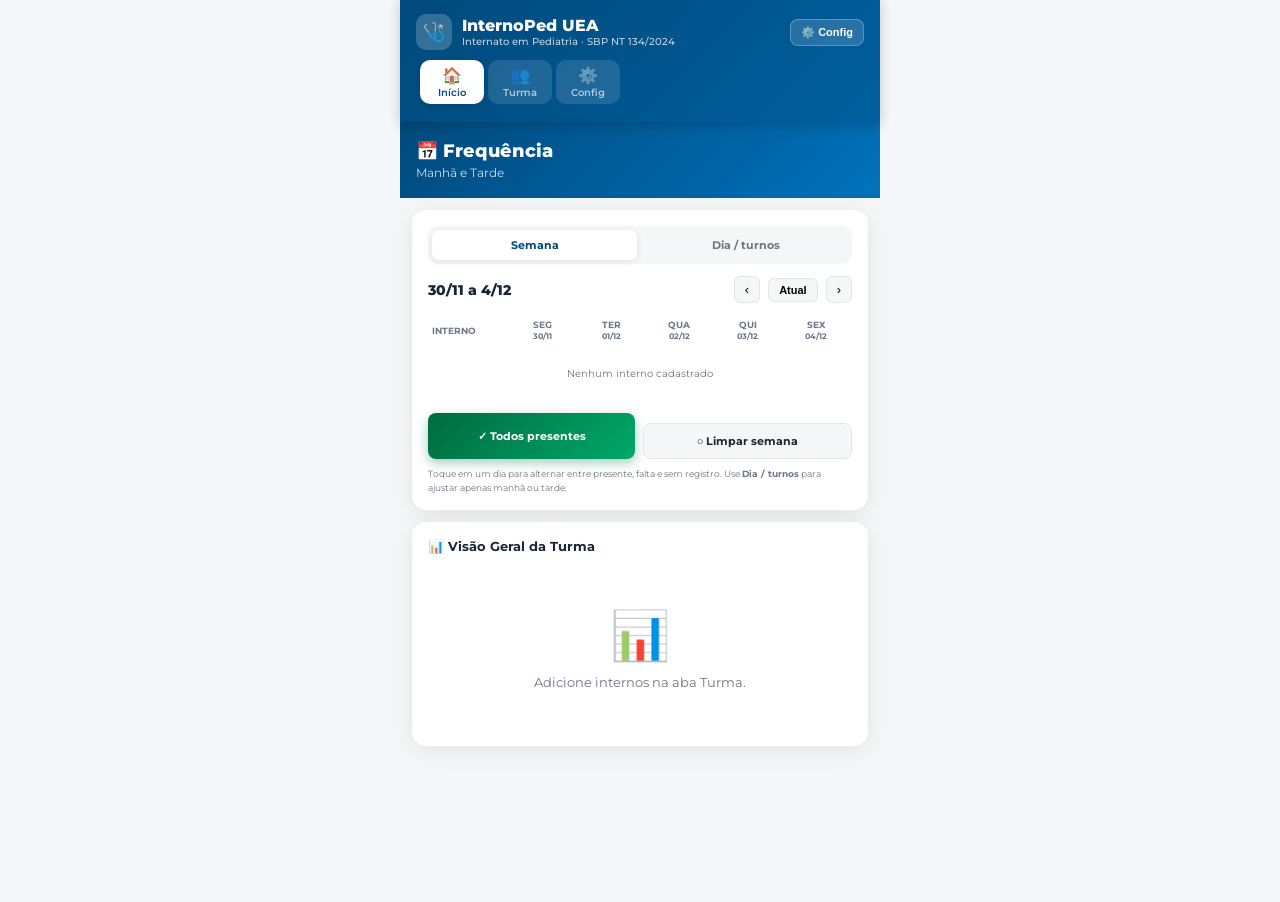
==== internos/index.html @ a1ce0c51 "Publica aplicativos de avaliação em pediatria" ====
<!DOCTYPE html>
<html lang="pt-BR">
<head>
<meta charset="UTF-8">
<meta name="viewport" content="width=device-width, initial-scale=1.0, maximum-scale=1.0, user-scalable=no">
<meta name="theme-color" content="#004A7C">
<meta name="apple-mobile-web-app-capable" content="yes">
<meta name="apple-mobile-web-app-status-bar-style" content="black-translucent">
<meta name="apple-mobile-web-app-title" content="InternoPed UEA">
<meta name="mobile-web-app-capable" content="yes">
<link rel="manifest" href="manifest.webmanifest">
<link rel="icon" href="icon.svg" type="image/svg+xml">
<title>InternoPed UEA – Avaliação do Interno em Pediatria</title>
<link rel="preconnect" href="https://fonts.googleapis.com">
<link href="https://fonts.googleapis.com/css2?family=Montserrat:wght@400;500;600;700;800&display=swap" rel="stylesheet">
<style>
:root {
  --azul:#004A7C; --azul-c:#0072BC; --azul-m:#005F9E;
  --verde:#006B3F; --verde-c:#00A86B;
  --roxo:#6B2FA0; --roxo-c:#8B4FBF;
  --amarelo:#F5A623; --vermelho:#D0021B;
  --cinza-f:#F4F6F8; --cinza-m:#E1E6EB; --cinza-e:#6B7785;
  --texto:#1A2535;
  --r:14px; --rs:8px; --font:'Montserrat',sans-serif;
  --card-shadow:0 4px 24px rgba(0,0,0,0.08);
}
*{box-sizing:border-box;margin:0;padding:0;-webkit-tap-highlight-color:transparent}
body{font-family:var(--font);background:var(--cinza-f);color:var(--texto);min-height:100vh;max-width:480px;margin:0 auto;overflow-x:hidden}

/* SPLASH */
#splash{position:fixed;inset:0;z-index:9999;background:linear-gradient(145deg,var(--azul) 0%,var(--roxo) 100%);display:flex;flex-direction:column;align-items:center;justify-content:center;gap:18px;animation:splashOut .5s ease 2.2s forwards}
.splash-icon{width:80px;height:80px;border-radius:22px;background:rgba(255,255,255,.15);border:2px solid rgba(255,255,255,.3);display:flex;align-items:center;justify-content:center;font-size:40px;animation:pulse 1.5s ease-in-out infinite}
#splash h1{color:#fff;font-size:26px;font-weight:800}
#splash p{color:rgba(255,255,255,.75);font-size:13px;font-weight:500}
.uea-tag{background:rgba(255,255,255,.15);border:1px solid rgba(255,255,255,.25);color:#fff;font-size:11px;font-weight:600;padding:4px 14px;border-radius:20px;letter-spacing:1px;text-transform:uppercase}
@keyframes splashOut{to{opacity:0;pointer-events:none;visibility:hidden}}
@keyframes pulse{0%,100%{transform:scale(1)}50%{transform:scale(1.06)}}

/* HEADER */
#app-header{position:sticky;top:0;z-index:100;background:linear-gradient(135deg,var(--azul) 0%,var(--azul-m) 100%);padding:14px 16px 10px;box-shadow:0 2px 12px rgba(0,0,0,.2)}
.header-top{display:flex;align-items:center;justify-content:space-between;margin-bottom:10px}
.header-brand{display:flex;align-items:center;gap:10px}
.header-icon{width:36px;height:36px;border-radius:10px;background:rgba(255,255,255,.2);display:flex;align-items:center;justify-content:center;font-size:18px;cursor:pointer}
.header-brand h1{color:#fff;font-size:16px;font-weight:800}
.header-brand p{color:rgba(255,255,255,.75);font-size:10px;font-weight:500}
.hbtn{background:rgba(255,255,255,.15);border:1px solid rgba(255,255,255,.25);color:#fff;border-radius:8px;padding:6px 10px;font-size:11px;font-weight:600;cursor:pointer;white-space:nowrap;transition:background .2s}
.hbtn:active{background:rgba(255,255,255,.25)}

/* TABS */
.tab-bar{display:flex;overflow-x:auto;gap:4px;padding:0 4px 8px;scrollbar-width:none}
.tab-bar::-webkit-scrollbar{display:none}
.tab-btn{flex-shrink:0;display:flex;flex-direction:column;align-items:center;gap:2px;padding:6px 10px;border-radius:10px;border:none;cursor:pointer;background:rgba(255,255,255,.12);color:rgba(255,255,255,.65);font-family:var(--font);font-size:9.5px;font-weight:600;transition:all .2s;min-width:64px}
.tab-btn .ti{font-size:16px}
.tab-btn.active{background:#fff;color:var(--azul);box-shadow:0 2px 8px rgba(0,0,0,.15)}
.tab-btn:active{transform:scale(.95)}

/* SCREENS */
.screen{display:none;min-height:calc(100vh - 120px);padding-bottom:30px}
.screen.active{display:block;animation:fadeIn .25s ease}
@keyframes fadeIn{from{opacity:0;transform:translateY(8px)}to{opacity:1;transform:translateY(0)}}

/* SECTION HEADER */
.sec-hdr{padding:18px 16px}
.sec-hdr.azul{background:linear-gradient(135deg,var(--azul) 0%,var(--azul-c) 100%)}
.sec-hdr.roxo{background:linear-gradient(135deg,var(--roxo) 0%,var(--roxo-c) 100%)}
.sec-hdr.verde{background:linear-gradient(135deg,var(--verde) 0%,var(--verde-c) 100%)}
.sec-hdr.escuro{background:linear-gradient(135deg,#1A2535 0%,#2C3E55 100%)}
.sec-hdr h2{color:#fff;font-size:18px;font-weight:800}
.sec-hdr p{color:rgba(255,255,255,.8);font-size:12px;margin-top:3px}

/* CARD */
.card{background:#fff;border-radius:var(--r);padding:16px;box-shadow:var(--card-shadow);margin:12px 12px 0}
.card-title{font-size:13px;font-weight:700;color:var(--texto);margin-bottom:12px;display:flex;align-items:center;gap:6px}
.badge{font-size:10px;font-weight:700;padding:2px 8px;border-radius:20px;background:var(--azul-c);color:#fff}
.badge.verde{background:var(--verde)}
.badge.roxo{background:var(--roxo)}

/* FORM */
.fg{margin-bottom:14px}
label{display:block;font-size:11px;font-weight:700;color:var(--cinza-e);margin-bottom:5px;text-transform:uppercase;letter-spacing:.5px}
input[type=text],input[type=date],select,textarea{width:100%;padding:11px 13px;border:1.5px solid var(--cinza-m);border-radius:var(--rs);font-family:var(--font);font-size:13px;color:var(--texto);background:#fff;outline:none;transition:border-color .2s,box-shadow .2s}
input:focus,select:focus,textarea:focus{border-color:var(--azul-c);box-shadow:0 0 0 3px rgba(0,114,188,.1)}
textarea{resize:none;height:80px}
.fr{display:flex;gap:10px}
.fr>*{flex:1}

/* BTN */
.btn{display:block;width:100%;padding:14px;border:none;border-radius:var(--rs);font-family:var(--font);font-size:14px;font-weight:700;cursor:pointer;transition:all .2s;text-align:center}
.btn+.btn{margin-top:10px}
.btn-primary{background:linear-gradient(135deg,var(--azul) 0%,var(--azul-c) 100%);color:#fff;box-shadow:0 4px 12px rgba(0,74,124,.35)}
.btn-verde{background:linear-gradient(135deg,var(--verde) 0%,var(--verde-c) 100%);color:#fff;box-shadow:0 4px 12px rgba(0,107,63,.35)}
.btn-roxo{background:linear-gradient(135deg,var(--roxo) 0%,var(--roxo-c) 100%);color:#fff;box-shadow:0 4px 12px rgba(107,47,160,.35)}
.btn-secondary{background:var(--cinza-f);color:var(--texto);border:1.5px solid var(--cinza-m)}
.btn-danger{background:rgba(208,2,27,.08);color:var(--vermelho);border:1.5px solid rgba(208,2,27,.2)}
.btn-sm{padding:8px 14px;font-size:12px;width:auto;display:inline-block}
.btn:active{transform:scale(.98)}

/* ALERT */
.alert{border-radius:var(--rs);padding:10px 12px;font-size:12px;margin:10px 0;display:flex;align-items:flex-start;gap:8px;line-height:1.5}
.alert.info{background:rgba(0,114,188,.08);border-left:3px solid var(--azul-c)}
.alert.verde{background:rgba(0,107,63,.08);border-left:3px solid var(--verde)}
.alert.aviso{background:rgba(245,166,35,.12);border-left:3px solid var(--amarelo)}

/* MISC */
.divider{height:1px;background:var(--cinza-f);margin:14px 0}
.empty{text-align:center;padding:40px 20px;color:var(--cinza-e)}
.empty .ei{font-size:48px;margin-bottom:10px}
.empty p{font-size:13px}

/* TOAST */
.toast{position:fixed;bottom:20px;left:50%;transform:translateX(-50%) translateY(80px);background:var(--texto);color:#fff;border-radius:10px;padding:12px 20px;font-size:13px;font-weight:600;z-index:9000;opacity:0;transition:all .3s;white-space:nowrap;max-width:90%;box-shadow:0 4px 20px rgba(0,0,0,.3)}
.toast.show{opacity:1;transform:translateX(-50%) translateY(0)}
.toast.s{background:var(--verde)}
.toast.e{background:var(--vermelho)}

/* MODAL */
.modal-ov{display:none;position:fixed;inset:0;z-index:8000;background:rgba(0,0,0,.5);align-items:flex-end;justify-content:center}
.modal-ov.show{display:flex;animation:fadeIn .2s}
.modal-box{background:#fff;border-radius:20px 20px 0 0;padding:20px;width:100%;max-width:480px;max-height:85vh;overflow-y:auto;animation:slideUp .3s ease}
@keyframes slideUp{from{transform:translateY(100%)}to{transform:translateY(0)}}
.modal-handle{width:40px;height:4px;background:var(--cinza-m);border-radius:2px;margin:0 auto 16px}
.modal-title{font-size:16px;font-weight:800;margin-bottom:14px}

/* ===== HOME: DAILY ATTENDANCE ===== */
.day-header{display:flex;align-items:center;justify-content:space-between;margin-bottom:10px}
.day-date{font-size:14px;font-weight:800;color:var(--texto)}
.day-nav{display:flex;align-items:center;gap:8px}
.day-nav-btn{background:var(--cinza-f);border:1.5px solid var(--cinza-m);border-radius:6px;padding:5px 10px;font-size:13px;cursor:pointer;transition:background .15s}
.day-nav-btn:active{background:var(--cinza-m)}

.att-table{width:100%;border-collapse:collapse;font-size:11px}
.att-table th{background:linear-gradient(135deg,var(--azul) 0%,var(--azul-c) 100%);color:#fff;padding:8px 6px;font-weight:700;text-align:center;font-size:10px;text-transform:uppercase}
.att-table th:first-child{text-align:left;border-radius:8px 0 0 0}
.att-table th:last-child{border-radius:0 8px 0 0}
.att-table td{padding:7px 4px;border-bottom:1px solid var(--cinza-f);vertical-align:middle;text-align:center}
.att-table td:first-child{text-align:left;font-weight:600;font-size:12px;padding-left:4px}
.att-table tr:last-child td{border-bottom:none}
.att-table tr:hover td{background:rgba(0,74,124,.03)}

.att-btn{width:36px;height:32px;border:2px solid var(--cinza-m);border-radius:8px;background:var(--cinza-f);font-size:14px;cursor:pointer;transition:all .15s;display:inline-flex;align-items:center;justify-content:center;font-weight:800;color:var(--cinza-e)}
.att-btn:active{transform:scale(.88)}
.att-btn.P{background:rgba(0,107,63,.1);border-color:var(--verde);color:var(--verde)}
.att-btn.A{background:rgba(208,2,27,.08);border-color:var(--vermelho);color:var(--vermelho)}
.attendance-mode{display:flex;gap:6px;padding:4px;background:var(--cinza-f);border-radius:10px;margin-bottom:12px}.attendance-mode button{flex:1;border:0;border-radius:7px;background:transparent;padding:8px;font-family:var(--font);font-size:11px;font-weight:700;color:var(--cinza-e);cursor:pointer}.attendance-mode button.active{background:#fff;color:var(--azul);box-shadow:0 2px 8px rgba(0,0,0,.08)}
.week-table{width:100%;border-collapse:separate;border-spacing:3px;font-size:10px;table-layout:fixed}.week-table th{color:var(--cinza-e);font-size:9px;padding:3px 1px;text-align:center;text-transform:uppercase}.week-table th:first-child{width:76px;text-align:left}.week-table td{text-align:center;padding:2px 0}.week-table td:first-child{text-align:left}.week-resident{font-size:10px;font-weight:700;white-space:nowrap;overflow:hidden;text-overflow:ellipsis}.week-resident-action{border:0;background:transparent;color:var(--azul);font-family:var(--font);font-size:8px;font-weight:700;cursor:pointer;padding:3px 0}.week-att-btn{width:100%;min-width:34px;height:38px;border:1.5px solid var(--cinza-m);border-radius:8px;background:var(--cinza-f);font-size:14px;font-weight:800;color:var(--cinza-e);cursor:pointer}.week-att-btn.P{background:rgba(0,107,63,.1);border-color:var(--verde);color:var(--verde)}.week-att-btn.A{background:rgba(208,2,27,.08);border-color:var(--vermelho);color:var(--vermelho)}.week-att-btn.M{background:rgba(0,114,188,.08);border-color:var(--azul-c);color:var(--azul-c)}.week-att-btn.out{opacity:.35;cursor:not-allowed}.week-day-num{display:block;font-size:8px;margin-top:1px}.weekly-actions{display:flex;gap:8px;margin-top:10px}.weekly-actions .btn{flex:1;padding:10px 6px;font-size:11px}

/* ===== INTERN CARDS ===== */
.intern-card{background:#fff;border-radius:var(--rs);padding:13px 14px;margin-bottom:8px;box-shadow:0 2px 8px rgba(0,0,0,.06);display:flex;align-items:center;gap:12px;cursor:pointer;transition:box-shadow .2s,transform .15s;border-left:4px solid var(--cinza-m)}
.intern-card:active{transform:scale(.98)}
.intern-card.ok{border-left-color:var(--verde)}
.intern-card.medio{border-left-color:var(--amarelo)}
.intern-card.baixo{border-left-color:var(--vermelho)}
.intern-avatar{width:36px;height:36px;border-radius:50%;background:linear-gradient(135deg,var(--azul) 0%,var(--azul-c) 100%);color:#fff;display:flex;align-items:center;justify-content:center;font-size:14px;font-weight:800;flex-shrink:0}
.intern-info{flex:1;min-width:0}
.intern-name{font-size:13px;font-weight:700;color:var(--texto);white-space:nowrap;overflow:hidden;text-overflow:ellipsis}
.intern-sub{font-size:11px;color:var(--cinza-e);margin-top:2px}
.intern-arrow{font-size:16px;color:var(--cinza-e)}

/* STATS MINI */
.mini-stats{display:flex;gap:6px;margin-top:4px}
.mini-stat{font-size:10px;font-weight:600;padding:2px 7px;border-radius:20px;background:var(--cinza-f);color:var(--cinza-e)}
.mini-stat.verde{background:rgba(0,107,63,.1);color:var(--verde)}
.mini-stat.amarelo{background:rgba(245,166,35,.12);color:#7A4A00}
.mini-stat.vermelho{background:rgba(208,2,27,.1);color:var(--vermelho)}

/* PROG BAR */
.pb-wrap{margin:6px 0 4px}
.pb-label{display:flex;justify-content:space-between;font-size:11px;margin-bottom:4px}
.pb-label span:first-child{font-weight:600}
.pb-label span:last-child{font-weight:700}
.pb-bg{height:8px;background:var(--cinza-m);border-radius:4px;overflow:hidden}
.pb{height:100%;border-radius:4px;transition:width .8s cubic-bezier(.34,1.56,.64,1)}
.pb.verde{background:linear-gradient(90deg,var(--verde) 0%,var(--verde-c) 100%)}
.pb.azul{background:linear-gradient(90deg,var(--azul) 0%,var(--azul-c) 100%)}
.pb.amarelo{background:linear-gradient(90deg,#7A4A00 0%,var(--amarelo) 100%)}
.pb.vermelho{background:linear-gradient(90deg,var(--vermelho) 0%,#FF4D63 100%)}

/* FREQ STATS GRID */
.fsg{display:grid;grid-template-columns:repeat(3,1fr);gap:8px}
.fs{background:var(--cinza-f);border-radius:var(--rs);padding:12px 8px;text-align:center;border:1.5px solid var(--cinza-m)}
.fs .fv{font-size:20px;font-weight:800;line-height:1;color:var(--cinza-e)}
.fs .fl{font-size:9px;font-weight:600;color:var(--cinza-e);margin-top:3px;text-transform:uppercase}
.fs.azul{background:rgba(0,114,188,.06);border-color:rgba(0,114,188,.2)}.fs.azul .fv{color:var(--azul-c)}
.fs.verde{background:rgba(0,107,63,.06);border-color:rgba(0,107,63,.2)}.fs.verde .fv{color:var(--verde)}
.fs.amarelo{background:rgba(245,166,35,.1);border-color:rgba(245,166,35,.3)}.fs.amarelo .fv{color:#7A4A00}
.fs.vermelho{background:rgba(208,2,27,.06);border-color:rgba(208,2,27,.2)}.fs.vermelho .fv{color:var(--vermelho)}

/* CAL TABLE */
.cal-table{width:100%;border-collapse:collapse;font-size:11px}
.cal-table th{background:linear-gradient(135deg,var(--azul) 0%,var(--azul-c) 100%);color:#fff;padding:9px 6px;font-weight:700;text-align:center;font-size:10px;text-transform:uppercase}
.cal-table th:first-child{text-align:left}
.cal-table td{padding:6px 4px;border-bottom:1px solid var(--cinza-f);vertical-align:middle;text-align:center}
.cal-table td:first-child{text-align:left;font-weight:600;padding-left:4px;white-space:nowrap}
.cal-table tr:last-child td{border-bottom:none}

/* COMPETÊNCIAS */
.dom-block{margin-bottom:10px;border-radius:var(--rs);border:1.5px solid var(--cinza-m);overflow:hidden}
.dom-hdr{display:flex;align-items:center;justify-content:space-between;padding:11px 14px;cursor:pointer;user-select:none;background:var(--cinza-f);transition:background .2s}
.dom-hdr:active{background:var(--cinza-m)}
.dom-hdr-l{display:flex;align-items:center;gap:8px}
.dom-num{width:26px;height:26px;border-radius:50%;display:flex;align-items:center;justify-content:center;font-size:11px;font-weight:800;flex-shrink:0;color:#fff}
.dom-name{font-size:12px;font-weight:700;color:var(--texto);line-height:1.3}
.dom-avg{font-size:11px;font-weight:700;padding:2px 10px;border-radius:20px;background:#fff;color:var(--cinza-e);border:1px solid var(--cinza-m);white-space:nowrap}
.dom-tog{font-size:13px;color:var(--cinza-e);transition:transform .2s;flex-shrink:0}
.dom-block.open .dom-tog{transform:rotate(180deg)}
.dom-body{display:none;padding:10px 14px 14px}
.dom-block.open .dom-body{display:block}

.comp-item{padding:10px 0;border-bottom:1px solid var(--cinza-f)}
.comp-item:last-child{border-bottom:none;padding-bottom:0}
.comp-code{font-size:9px;font-weight:800;text-transform:uppercase;letter-spacing:.5px;margin-bottom:3px}
.comp-txt{font-size:12px;color:var(--texto);line-height:1.4;margin-bottom:8px}
.rating-row{display:flex;gap:4px;align-items:center}
.rb{flex:1;padding:7px 2px;border:2px solid var(--cinza-m);border-radius:7px;background:#fff;font-family:var(--font);font-size:11px;font-weight:800;color:var(--cinza-e);cursor:pointer;text-align:center;transition:all .18s;line-height:1.2}
.rb:active{transform:scale(.92)}
.rb.s1{border-color:var(--vermelho);background:rgba(208,2,27,.08);color:var(--vermelho)}
.rb.s2{border-color:var(--amarelo);background:rgba(245,166,35,.1);color:#7A4A00}
.rb.s3{border-color:var(--azul-c);background:rgba(0,114,188,.08);color:var(--azul-c)}
.rb.s4{border-color:var(--verde);background:rgba(0,107,63,.08);color:var(--verde)}
.nob{padding:7px 7px;border:2px solid var(--cinza-m);border-radius:7px;background:#fff;font-family:var(--font);font-size:10px;font-weight:700;color:var(--cinza-e);cursor:pointer;transition:all .18s;white-space:nowrap;flex-shrink:0}
.nob.sel{border-color:var(--cinza-e);background:var(--cinza-f);color:var(--texto)}
.rating-labels{display:flex;justify-content:space-between;font-size:8px;color:var(--cinza-e);margin-top:3px;padding:0 2px}

/* CONCEITO */
.conc-sel{display:grid;grid-template-columns:repeat(5,1fr);gap:6px;margin-top:8px}
.conc-btn{padding:10px 4px;border:2px solid var(--cinza-m);border-radius:8px;background:#fff;font-family:var(--font);font-size:12px;font-weight:800;color:var(--cinza-e);cursor:pointer;text-align:center;transition:all .2s;line-height:1.3}
.conc-btn:active{transform:scale(.95)}
.conc-btn.sI{border-color:var(--vermelho);background:rgba(208,2,27,.08);color:var(--vermelho)}
.conc-btn.sR{border-color:var(--amarelo);background:rgba(245,166,35,.1);color:#7A4A00}
.conc-btn.sB{border-color:var(--azul-c);background:rgba(0,114,188,.08);color:var(--azul-c)}
.conc-btn.sMB{border-color:var(--verde-c);background:rgba(0,107,63,.06);color:var(--verde)}
.conc-btn.sE{border-color:var(--verde);background:rgba(0,107,63,.1);color:var(--verde)}

/* RELATÓRIO */
.rel-bar-row{display:flex;align-items:center;gap:8px;margin-bottom:4px}
.rel-who{font-size:9px;font-weight:800;width:30px;flex-shrink:0;text-transform:uppercase}
.rel-bg{flex:1;height:10px;background:var(--cinza-m);border-radius:5px;overflow:hidden}
.rel-bar{height:100%;border-radius:5px;transition:width .8s}
.rel-bar.auto{background:linear-gradient(90deg,var(--azul) 0%,var(--azul-c) 100%)}
.rel-bar.prec{background:linear-gradient(90deg,var(--verde) 0%,var(--verde-c) 100%)}
.rel-val{font-size:11px;font-weight:700;width:26px;text-align:right;flex-shrink:0}

/* INSTALL/UPDATE */
#install-banner{position:fixed;bottom:0;left:0;right:0;z-index:8500;background:#fff;border-top:1px solid var(--cinza-m);padding:14px 16px;display:none;align-items:center;gap:12px;max-width:480px;margin:0 auto;box-shadow:0 -4px 20px rgba(0,0,0,.1)}
#update-banner{position:fixed;top:0;left:0;right:0;z-index:8500;background:var(--azul);padding:12px 16px;display:none;align-items:center;gap:10px;max-width:480px;margin:0 auto}

@media print{
  #app-header,#install-banner,#update-banner,.btn,.modal-ov,#splash{display:none!important}
  .screen{display:none!important}
  #screen-intern{display:block!important}
  #intern-screen-rel{display:block!important}
  .intern-sub-screen{display:none!important}
  #intern-screen-rel.intern-sub-active{display:block!important}
  body{max-width:100%}
}
</style>
</head>
<body>

<!-- SPLASH -->
<div id="splash">
  <div style="display:flex;flex-direction:column;align-items:center;gap:10px">
    <div class="splash-icon">🩺</div>
    <h1>InternoPed UEA</h1>
    <p>Avaliação do Interno em Pediatria</p>
  </div>
  <div class="uea-tag">Universidade do Estado do Amazonas</div>
</div>

<!-- HEADER -->
<div id="app-header">
  <div class="header-top">
    <div class="header-brand">
      <div class="header-icon" id="hdr-back-btn" onclick="goHome()" style="display:none">←</div>
      <div class="header-icon" id="hdr-logo" style="font-size:18px">🩺</div>
      <div>
        <h1 id="hdr-title">InternoPed UEA</h1>
        <p id="hdr-sub">Internato em Pediatria · SBP NT 134/2024</p>
      </div>
    </div>
    <button class="hbtn" id="btn-sync" onclick="syncData()">↑ Sync</button>
  </div>
  <div class="tab-bar" id="main-tabs">
    <button class="tab-btn active" onclick="showMainScreen('home',this)"><span class="ti">🏠</span>Início</button>
    <button class="tab-btn" onclick="showMainScreen('turma',this)"><span class="ti">👥</span>Turma</button>
    <button class="tab-btn" onclick="showMainScreen('config',this)"><span class="ti">⚙️</span>Config</button>
  </div>
  <div class="tab-bar" id="intern-tabs" style="display:none">
    <button class="tab-btn active" onclick="showInternTab('freq',this)"><span class="ti">📅</span>Frequência</button>
    <button class="tab-btn" onclick="showInternTab('auto',this)"><span class="ti">🔍</span>Autoaval.</button>
    <button class="tab-btn" onclick="showInternTab('prec',this)"><span class="ti">👨‍⚕️</span>Preceptor</button>
    <button class="tab-btn" onclick="showInternTab('rel',this)"><span class="ti">📊</span>Relatório</button>
  </div>
</div>

<!-- ============================================================ -->
<!-- TELA: INÍCIO (frequência diária) -->
<!-- ============================================================ -->
<div id="screen-home" class="screen active">
  <div class="sec-hdr azul">
    <h2>📅 Frequência</h2>
    <p id="home-sub">Marque a presença dos internos</p>
  </div>

  <div class="card">
    <div class="attendance-mode"><button id="intern-mode-week" class="active" onclick="setAttendanceMode('week')">Semana</button><button id="intern-mode-day" onclick="setAttendanceMode('day')">Dia / turnos</button></div>
    <div id="intern-weekly-attendance">
      <div class="day-header"><div class="day-date" id="intern-week-label">–</div><div class="day-nav"><button class="day-nav-btn" onclick="changeWeek(-1)">‹</button><button class="day-nav-btn" onclick="changeWeek(0)" style="font-size:11px;font-weight:700">Atual</button><button class="day-nav-btn" onclick="changeWeek(1)">›</button></div></div>
      <div style="overflow-x:auto"><table class="week-table"><thead id="intern-week-head"></thead><tbody id="intern-week-body"></tbody></table></div>
      <div class="weekly-actions"><button class="btn btn-verde btn-sm" onclick="markAllWeek('P')">✓ Todos presentes</button><button class="btn btn-secondary btn-sm" onclick="markAllWeek(null)">○ Limpar semana</button></div>
      <div style="margin-top:8px;font-size:9px;color:var(--cinza-e);line-height:1.5">Toque em um dia para alternar entre presente, falta e sem registro. Use <strong>Dia / turnos</strong> para ajustar apenas manhã ou tarde.</div>
    </div>
    <div id="intern-daily-attendance" style="display:none">
    <div class="day-header">
      <div class="day-date" id="day-label">–</div>
      <div class="day-nav">
        <button class="day-nav-btn" onclick="changeDay(-1)">‹</button>
        <button class="day-nav-btn" onclick="changeDay(0)" style="font-size:11px;font-weight:700">Hoje</button>
        <button class="day-nav-btn" onclick="changeDay(1)">›</button>
      </div>
    </div>
    <div style="overflow-x:auto">
      <table class="att-table">
        <thead>
          <tr>
            <th>Interno</th>
            <th id="col-manha-hdr">🌅 Manhã</th>
            <th id="col-tarde-hdr">🌆 Tarde</th>
          </tr>
        </thead>
        <tbody id="daily-att-body"></tbody>
      </table>
    </div>
    <div style="margin-top:10px;display:flex;gap:8px">
      <button class="btn btn-verde btn-sm" onclick="markAllDay('P')" style="flex:1;padding:10px">✓ Todos Presentes</button>
      <button class="btn btn-secondary btn-sm" onclick="markAllDay(null)" style="flex:1;padding:10px">○ Limpar Dia</button>
    </div>
    </div>
  </div>

  <div class="card" id="home-overview-card">
    <div class="card-title">📊 Visão Geral da Turma</div>
    <div id="home-overview"></div>
  </div>
</div>

<!-- ============================================================ -->
<!-- TELA: TURMA -->
<!-- ============================================================ -->
<div id="screen-turma" class="screen">
  <div class="sec-hdr azul">
    <h2>👥 Turma Atual</h2>
    <p id="turma-sub">Submódulo em curso</p>
  </div>

  <div class="card">
    <button class="btn btn-primary" onclick="abrirModalAddInterno()">+ Adicionar Interno</button>
  </div>

  <div class="card" style="padding-top:12px;padding-bottom:8px">
    <div id="intern-list">
      <div class="empty"><div class="ei">👥</div><p>Nenhum interno cadastrado.<br>Toque em "Adicionar Interno".</p></div>
    </div>
  </div>

  <div class="card">
    <div class="card-title" style="color:var(--vermelho)">⚠️ Nova Turma</div>
    <div class="alert aviso"><span>⚠️</span><div>Ao iniciar nova turma, os dados dos internos atuais são removidos. Imprima os relatórios antes.</div></div>
    <button class="btn btn-danger" onclick="novaTurma()">🔄 Iniciar Nova Turma</button>
  </div>
</div>

<!-- ============================================================ -->
<!-- TELA: CONFIG -->
<!-- ============================================================ -->
<div id="screen-config" class="screen">
  <div class="sec-hdr escuro">
    <h2>⚙️ Configuração do Programa</h2>
    <p>Dados compartilhados para toda a turma</p>
  </div>

  <div class="card">
    <div class="card-title">📋 Identificação</div>
    <div class="fg">
      <label>Preceptor Responsável</label>
      <input type="text" id="cfg-preceptor" placeholder="Nome do preceptor" oninput="saveProgram()">
    </div>
    <div class="fg">
      <label>Submódulo Atual</label>
      <select id="cfg-submod" onchange="saveProgram()">
        <option value="1">Submódulo 1 (4 semanas)</option>
        <option value="2">Submódulo 2 (3 semanas)</option>
        <option value="3">Submódulo 3 (3 semanas)</option>
      </select>
    </div>
    <div class="fr">
      <div class="fg">
        <label>Início</label>
        <input type="date" id="cfg-inicio" onchange="saveProgram(); recalcFim()">
      </div>
      <div class="fg">
        <label>Término</label>
        <input type="date" id="cfg-fim" onchange="saveProgram()">
      </div>
    </div>
  </div>

  <div class="card">
    <div class="card-title">🌅 Cenários</div>
    <div class="alert info"><span>ℹ️</span><div>Os cenários são iguais para todos os 12 internos do submódulo.</div></div>
    <div class="fr">
      <div class="fg">
        <label>🌅 Cenário Manhã</label>
        <input type="text" id="cfg-manha" placeholder="Ex: Ambulatório" oninput="saveProgram(); refreshHeaders()">
      </div>
      <div class="fg">
        <label>🌆 Cenário Tarde</label>
        <input type="text" id="cfg-tarde" placeholder="Ex: Enfermaria" oninput="saveProgram(); refreshHeaders()">
      </div>
    </div>
    <button class="btn btn-primary" onclick="showToast('✓ Configuração salva!','s')">✓ Confirmar</button>
  </div>

  <div class="card">
    <div class="card-title">☁️ Sincronização</div>
    <button class="btn btn-secondary" onclick="abrirModalSync()">⚙️ Configurar Google Sheets</button>
  </div>
</div>

<!-- ============================================================ -->
<!-- TELA: PERFIL DO INTERNO -->
<!-- ============================================================ -->
<div id="screen-intern" class="screen">

  <!-- SUB-ABA: FREQUÊNCIA INDIVIDUAL -->
  <div id="intern-screen-freq" class="intern-sub-screen intern-sub-active">
    <div class="sec-hdr azul">
      <h2>📅 Frequência Individual</h2>
      <p id="intern-freq-sub">Histórico completo do período</p>
    </div>
    <div class="card">
      <div class="card-title">📊 Frequência</div>
      <div class="fsg" style="margin-bottom:10px">
        <div class="fs azul"><div class="fv" id="if-manha">–</div><div class="fl" id="if-manha-l">Manhã</div></div>
        <div class="fs verde"><div class="fv" id="if-tarde">–</div><div class="fl" id="if-tarde-l">Tarde</div></div>
        <div class="fs" id="if-global-card"><div class="fv" id="if-global">–</div><div class="fl">Global</div></div>
      </div>
    </div>
    <div class="card">
      <div class="card-title">📆 Calendário</div>
      <div id="intern-cal-container"><div class="empty"><div class="ei">📅</div><p>Configure as datas do submódulo.</p></div></div>
    </div>
  </div>

  <!-- SUB-ABA: AUTOAVALIAÇÃO -->
  <div id="intern-screen-auto" class="intern-sub-screen" style="display:none">
    <div class="sec-hdr roxo">
      <h2>🔍 Autoavaliação</h2>
      <p>45 competências SBP NT 134/2024</p>
    </div>
    <div class="card">
      <div class="alert info"><span>ℹ️</span><div><strong>Escala:</strong> 1=Não atingi · 2=Parcialmente · 3=Em desenvolvimento · 4=Atingi plenamente · N/O=Não observado</div></div>
    </div>
    <div style="padding:0 12px" id="auto-domains-container"></div>
    <div class="card">
      <div class="fg">
        <label>Reflexão do Interno</label>
        <textarea id="auto-comments" placeholder="Aprendizados, dificuldades e metas..." style="height:100px" oninput="saveSelfComment()"></textarea>
      </div>
      <button class="btn btn-roxo" onclick="confirmAutoaval()">✓ Confirmar Autoavaliação</button>
    </div>
  </div>

  <!-- SUB-ABA: PRECEPTOR -->
  <div id="intern-screen-prec" class="intern-sub-screen" style="display:none">
    <div class="sec-hdr verde">
      <h2>👨‍⚕️ Avaliação do Preceptor</h2>
      <p>45 competências · visão do preceptor</p>
    </div>
    <div class="card">
      <div class="alert verde"><span>📋</span><div>Use N/O quando a competência não foi observável no cenário.</div></div>
    </div>
    <div style="padding:0 12px" id="prec-domains-container"></div>
    <div class="card">
      <div class="fg">
        <label>Feedback Qualitativo</label>
        <textarea id="prec-comments" placeholder="Pontos fortes, áreas de melhoria..." style="height:100px" oninput="savePrecComment()"></textarea>
      </div>
      <div class="fg">
        <label>Conceito Global</label>
        <div class="conc-sel">
          <button class="conc-btn" id="conc-I" onclick="setConceito('I',this)">I<br><span style="font-size:8px">Insatisf.</span></button>
          <button class="conc-btn" id="conc-R" onclick="setConceito('R',this)">R<br><span style="font-size:8px">Regular</span></button>
          <button class="conc-btn" id="conc-B" onclick="setConceito('B',this)">B<br><span style="font-size:8px">Bom</span></button>
          <button class="conc-btn" id="conc-MB" onclick="setConceito('MB',this)">MB<br><span style="font-size:8px">M. Bom</span></button>
          <button class="conc-btn" id="conc-E" onclick="setConceito('E',this)">E<br><span style="font-size:8px">Excelente</span></button>
        </div>
      </div>
      <button class="btn btn-verde" onclick="confirmPreceptor()">✓ Confirmar Avaliação</button>
    </div>
  </div>

  <!-- SUB-ABA: RELATÓRIO -->
  <div id="intern-screen-rel" class="intern-sub-screen" style="display:none">
    <div class="sec-hdr escuro">
      <h2>📊 Relatório Individual</h2>
      <p id="intern-rel-name">–</p>
    </div>
    <div class="card" id="rel-content"></div>
    <div class="card">
      <button class="btn btn-primary" onclick="window.print()">🖨️ Imprimir / PDF</button>
    </div>
  </div>

</div>

<!-- MODAL: ADD INTERNO -->
<div class="modal-ov" id="modal-add">
  <div class="modal-box">
    <div class="modal-handle"></div>
    <div class="modal-title">+ Adicionar Interno</div>
    <div class="fg">
      <label>Nome Completo</label>
      <input type="text" id="add-nome" placeholder="Nome do interno">
    </div>
    <button class="btn btn-primary" onclick="adicionarInterno()">✓ Adicionar</button>
    <button class="btn btn-secondary" onclick="fecharModal('modal-add')" style="margin-top:8px">Cancelar</button>
  </div>
</div>

<!-- MODAL: SYNC -->
<div class="modal-ov" id="modal-sync">
  <div class="modal-box">
    <div class="modal-handle"></div>
    <div class="modal-title">⚙️ Google Sheets</div>
    <div style="font-size:12px;color:var(--cinza-e);margin-bottom:14px;line-height:1.6">Cole a URL do Web App do Google Apps Script.</div>
    <div class="fg">
      <label>URL do Web App</label>
      <input type="text" id="input-sync-url" placeholder="https://script.google.com/macros/s/...">
    </div>
    <button class="btn btn-primary" onclick="salvarSync()">✓ Salvar e Testar</button>
    <button class="btn btn-secondary" onclick="fecharModal('modal-sync')" style="margin-top:8px">Cancelar</button>
  </div>
</div>

<!-- INSTALL/UPDATE BANNERS -->
<div id="install-banner">
  <div style="flex:1"><div style="font-size:13px;font-weight:700">📱 Instalar InternoPed UEA</div><div style="font-size:11px;color:var(--cinza-e);margin-top:2px">Acesso offline, tela inicial</div></div>
  <button onclick="document.getElementById('install-banner').style.display='none'" style="background:none;border:none;font-size:18px;color:var(--cinza-e);cursor:pointer">✕</button>
  <button onclick="installApp()" style="background:var(--azul);color:#fff;border:none;border-radius:8px;padding:10px 16px;font-family:var(--font);font-size:12px;font-weight:700;cursor:pointer">Instalar</button>
</div>
<div id="update-banner">
  <div style="flex:1;font-size:12px;font-weight:600;color:#fff">🔄 Nova versão disponível</div>
  <button onclick="applyUpdate()" style="background:#fff;color:var(--azul);border:none;border-radius:6px;padding:7px 12px;font-family:var(--font);font-size:12px;font-weight:700;cursor:pointer">Atualizar</button>
</div>

<div class="toast" id="toast"></div>

<script>
// ============================================================
// DOMAINS — SBP NT 134/2024
// ============================================================
const DOMAINS=[
  {id:1,name:'Cuidado com o Paciente',color:'#0072BC',items:[
    {id:'1.1',txt:'Coleta anamnese pediátrica completa, incluindo história familiar e antecedentes perinatais'},
    {id:'1.2',txt:'Realiza exame físico completo adaptado à faixa etária, com medidas antropométricas e avaliação do desenvolvimento'},
    {id:'1.3',txt:'Identifica sinais de alarme e situações de urgência em crianças e adolescentes'},
    {id:'1.4',txt:'Formula hipóteses diagnósticas e estabelece diagnóstico diferencial em condições pediátricas frequentes'},
    {id:'1.5',txt:'Solicita e interpreta exames complementares de forma racional e custo-efetiva'},
    {id:'1.6',txt:'Elabora plano terapêutico considerando aspectos clínicos, sociais e familiares'},
    {id:'1.7',txt:'Realiza procedimentos básicos com segurança (venopunção, sondagem, curativos, oxigenoterapia)'},
    {id:'1.8',txt:'Acompanha crescimento e desenvolvimento infantil utilizando curvas e marcos de referência'},
    {id:'1.9',txt:'Orienta aleitamento materno e alimentação complementar'},
    {id:'1.10',txt:'Aplica e orienta sobre imunização conforme Calendário Nacional de Vacinação'},
    {id:'1.11',txt:'Identifica e maneja situações de violência, maus-tratos e vulnerabilidade social'},
    {id:'1.12',txt:'Reconhece condições de risco ambiental e sociocultural que afetam a saúde da criança'},
    {id:'1.13',txt:'Realiza atendimento ao recém-nascido na sala de parto e em alojamento conjunto'},
    {id:'1.14',txt:'Identifica e encaminha adequadamente condições que exigem atenção especializada'},
    {id:'1.15',txt:'Promove saúde e prevenção de acidentes na infância e adolescência'}
  ]},
  {id:2,name:'Conhecimento Médico',color:'#6B2FA0',items:[
    {id:'2.1',txt:'Demonstra conhecimento das bases fisiopatológicas das doenças prevalentes na infância'},
    {id:'2.2',txt:'Integra ciências básicas e clínicas no raciocínio diagnóstico e terapêutico'},
    {id:'2.3',txt:'Conhece e aplica conceitos de farmacocinética e farmacodinâmica relevantes à pediatria'},
    {id:'2.4',txt:'Domina conteúdo das especialidades pediátricas fundamentais (neonatologia, pneumo, gastro, neuro, cardio, infectologia)'},
    {id:'2.5',txt:'Aplica conhecimentos de epidemiologia e saúde coletiva ao cuidado pediátrico'},
    {id:'2.6',txt:'Conhece as políticas públicas de saúde voltadas à criança e ao adolescente'},
    {id:'2.7',txt:'Demonstra conhecimento sobre medicina baseada em evidências e sua aplicação clínica'},
    {id:'2.8',txt:'Reconhece aspectos psicológicos e psiquiátricos do desenvolvimento infantil'},
    {id:'2.9',txt:'Conhece os marcos legais e éticos que regem a prática pediátrica (ECA, direitos da criança)'},
    {id:'2.10',txt:'Mantém atualização contínua por meio de literatura científica e diretrizes clínicas'}
  ]},
  {id:3,name:'Habilidade de Comunicação Interpessoal',color:'#00B4C8',items:[
    {id:'3.1',txt:'Estabelece comunicação empática, clara e adaptada à faixa etária da criança e ao nível de compreensão dos familiares'},
    {id:'3.2',txt:'Comunica diagnósticos, prognósticos e planos terapêuticos de forma compreensível e respeitosa'},
    {id:'3.3',txt:'Realiza registros clínicos (prontuário, evolução, prescrição) de forma clara, completa e ética'},
    {id:'3.4',txt:'Trabalha colaborativamente com a equipe multiprofissional, comunicando-se de forma construtiva e respeitosa'}
  ]},
  {id:4,name:'Profissionalismo',color:'#F5A623',items:[
    {id:'4.1',txt:'Demonstra comprometimento, pontualidade e assiduidade nas atividades do internato'},
    {id:'4.2',txt:'Age com integridade, honestidade e transparência nas relações com pacientes, familiares e equipe'},
    {id:'4.3',txt:'Respeita a autonomia do paciente e dos familiares nas decisões de saúde'},
    {id:'4.4',txt:'Demonstra sensibilidade cultural e respeito à diversidade dos pacientes atendidos'},
    {id:'4.5',txt:'Reconhece os limites do seu conhecimento e busca ajuda quando necessário'},
    {id:'4.6',txt:'Mantém conduta ética e confidencialidade das informações dos pacientes'},
    {id:'4.7',txt:'Cuida do próprio bem-estar e reconhece sinais de esgotamento (burnout)'},
    {id:'4.8',txt:'Assume responsabilidade pelos erros e busca aprimoramento contínuo'},
    {id:'4.9',txt:'Veste-se e porta-se de maneira adequada ao ambiente hospitalar e ambulatorial'}
  ]},
  {id:5,name:'Aprendizagem Baseada na Prática e Melhoria Constante',color:'#006B3F',items:[
    {id:'5.1',txt:'Identifica lacunas no próprio conhecimento e elabora estratégias para superá-las'},
    {id:'5.2',txt:'Utiliza evidências científicas para embasar decisões clínicas e questionar práticas estabelecidas'},
    {id:'5.3',txt:'Reflete criticamente sobre o próprio desempenho e incorpora feedbacks para melhoria'}
  ]},
  {id:6,name:'Prática Baseada no Sistema de Saúde',color:'#004A7C',items:[
    {id:'6.1',txt:'Compreende a organização e os fluxos do SUS e do sistema de saúde suplementar aplicados à pediatria'},
    {id:'6.2',txt:'Utiliza recursos de saúde de forma racional, considerando custo-benefício e equidade'},
    {id:'6.3',txt:'Participa de iniciativas de melhoria da qualidade e segurança do paciente pediátrico'},
    {id:'6.4',txt:'Articula ações intersetoriais e de saúde coletiva para promoção da saúde infantil'}
  ]}
];

// ============================================================
// STATE
// ============================================================
const KEY='internoped_v3';
let APP={
  program:{submodulo:'1',preceptorName:'',startDate:'',endDate:'',morningName:'',afternoonName:''},
  interns:{}
};
let currentInternId=null;
let currentDay=null; // 'YYYY-MM-DD'
let attendanceMode='week';

function uid(){return Date.now().toString(36)+Math.random().toString(36).slice(2)}
function save(){try{localStorage.setItem(KEY,JSON.stringify(APP));}catch(e){}}
function loadApp(){try{const d=JSON.parse(localStorage.getItem(KEY));if(d)APP=d;}catch(e){}}

function intern(id){return APP.interns[id]||null}
function curIntern(){return intern(currentInternId)}

// ============================================================
// NAV
// ============================================================
function showMainScreen(name,btn){
  document.querySelectorAll('.screen').forEach(s=>s.classList.remove('active'));
  document.getElementById('screen-'+name).classList.add('active');
  document.querySelectorAll('#main-tabs .tab-btn').forEach(b=>b.classList.remove('active'));
  if(btn) btn.classList.add('active');
  document.getElementById('main-tabs').style.display='flex';
  document.getElementById('intern-tabs').style.display='none';
  document.getElementById('hdr-back-btn').style.display='none';
  document.getElementById('hdr-logo').style.display='flex';
  document.getElementById('hdr-title').textContent='InternoPed UEA';
  document.getElementById('hdr-sub').textContent='Internato em Pediatria · SBP NT 134/2024';
  if(name==='home') renderHome();
  if(name==='turma') renderTurma();
  if(name==='config') restoreConfig();
}

function openIntern(id){
  currentInternId=id;
  const it=intern(id);
  document.querySelectorAll('.screen').forEach(s=>s.classList.remove('active'));
  document.getElementById('screen-intern').classList.add('active');
  document.getElementById('main-tabs').style.display='none';
  document.getElementById('intern-tabs').style.display='flex';
  document.getElementById('hdr-back-btn').style.display='flex';
  document.getElementById('hdr-logo').style.display='none';
  document.getElementById('hdr-title').textContent=it.name;
  const sub=APP.program.submodulo;
  document.getElementById('hdr-sub').textContent='Submódulo '+sub+' · '+APP.program.morningName+'/'+APP.program.afternoonName;
  // activate first intern tab
  document.querySelectorAll('#intern-tabs .tab-btn').forEach(b=>b.classList.remove('active'));
  document.querySelector('#intern-tabs .tab-btn').classList.add('active');
  showInternTab('freq');
}

function showInternTab(tab,btn){
  document.querySelectorAll('.intern-sub-screen').forEach(s=>{s.style.display='none';s.classList.remove('intern-sub-active');});
  const el=document.getElementById('intern-screen-'+tab);
  el.style.display='block'; el.classList.add('intern-sub-active');
  if(btn){document.querySelectorAll('#intern-tabs .tab-btn').forEach(b=>b.classList.remove('active'));btn.classList.add('active');}
  if(tab==='freq') buildInternCal();
  if(tab==='auto') buildDomains('auto');
  if(tab==='prec') buildDomains('prec');
  if(tab==='rel') buildReport();
}

function goHome(){
  showMainScreen('home',document.querySelector('#main-tabs .tab-btn'));
}

// ============================================================
// TOAST
// ============================================================
function showToast(msg,tipo='s'){
  const t=document.getElementById('toast');
  t.textContent=msg; t.className='toast '+tipo+' show';
  setTimeout(()=>t.classList.remove('show'),3000);
}

// ============================================================
// DATE UTILS
// ============================================================
const WD=['Dom','Seg','Ter','Qua','Qui','Sex','Sáb'];
const MO=['jan','fev','mar','abr','mai','jun','jul','ago','set','out','nov','dez'];
function isoToday(){return new Date().toISOString().split('T')[0]}
function fmtDate(d){const dt=new Date(d+'T12:00:00');return WD[dt.getDay()]+' '+dt.getDate()+' '+MO[dt.getMonth()]}
function fmtBR(d){return d?d.split('-').reverse().join('/'):'–'}
function getWeekdays(s,e){
  const days=[],sd=new Date(s+'T12:00:00'),ed=new Date(e+'T12:00:00'),cur=new Date(sd);
  while(cur<=ed){const d=cur.getDay();if(d!==0&&d!==6)days.push(cur.toISOString().split('T')[0]);cur.setDate(cur.getDate()+1);}
  return days;
}
function addDays(d,n){const dt=new Date(d+'T12:00:00');dt.setDate(dt.getDate()+n);return dt.toISOString().split('T')[0]}
function addWeeks(d,n){return addDays(d,n*7)}

// ============================================================
// HOME SCREEN
// ============================================================
function renderHome(){
  if(!currentDay) currentDay=isoToday();
  refreshHeaders();
  renderDailyAtt();
  renderWeekAttendance();
  renderHomeOverview();
}

function setAttendanceMode(mode){attendanceMode=mode;document.getElementById('intern-weekly-attendance').style.display=mode==='week'?'block':'none';document.getElementById('intern-daily-attendance').style.display=mode==='day'?'block':'none';document.getElementById('intern-mode-week').classList.toggle('active',mode==='week');document.getElementById('intern-mode-day').classList.toggle('active',mode==='day');if(mode==='week')renderWeekAttendance();else renderDailyAtt()}
function startOfWeek(date){const dt=new Date(date+'T12:00:00'),offset=dt.getDay()===0?-6:1-dt.getDay();dt.setDate(dt.getDate()+offset);return dt.toISOString().split('T')[0]}
function currentWeekDays(){const monday=startOfWeek(currentDay||isoToday());return[0,1,2,3,4].map(n=>addDays(monday,n))}
function changeWeek(dir){currentDay=dir===0?isoToday():addDays(startOfWeek(currentDay),dir*7);renderHome()}
function isProgramDay(day){const p=APP.program||{};return(!p.startDate||day>=p.startDate)&&(!p.endDate||day<=p.endDate)}
function combinedAttendance(att){const m=att&&att.morning,a=att&&att.afternoon;if(!m&&!a)return{value:'',text:'○'};if(m===a)return{value:m||'',text:m==='P'?'✓':'✕'};return{value:'M',text:'◐'}}
function renderWeekAttendance(){const days=currentWeekDays(),first=new Date(days[0]+'T12:00:00'),last=new Date(days[4]+'T12:00:00'),label=document.getElementById('intern-week-label');if(label)label.textContent=`${first.getDate()}/${first.getMonth()+1} a ${last.getDate()}/${last.getMonth()+1}`;const head=document.getElementById('intern-week-head');if(head)head.innerHTML='<tr><th>Interno</th>'+days.map((d,i)=>`<th>${['Seg','Ter','Qua','Qui','Sex'][i]}<span class="week-day-num">${d.slice(8,10)}/${d.slice(5,7)}</span></th>`).join('')+'</tr>';const body=document.getElementById('intern-week-body');if(!body)return;const ids=Object.keys(APP.interns);if(!ids.length){body.innerHTML='<tr><td colspan="6" style="text-align:center;padding:20px;color:var(--cinza-e)">Nenhum interno cadastrado</td></tr>';return}body.innerHTML=ids.map(id=>{const it=APP.interns[id],cells=days.map(d=>{const ok=isProgramDay(d),state=combinedAttendance(it.attendance[d]||{});return`<td><button class="week-att-btn ${state.value} ${ok?'':'out'}" ${ok?`onclick="cycleWeekDay('${id}','${d}')"`:'disabled'}>${state.text}</button></td>`}).join('');return`<tr><td><div class="week-resident" title="${it.name}">${it.name.split(' ')[0]}</div><button class="week-resident-action" onclick="markInternWeek('${id}','P')">✓ semana</button></td>${cells}</tr>`}).join('')}
function cycleWeekDay(id,day){const it=APP.interns[id];if(!it)return;const state=combinedAttendance(it.attendance[day]||{}).value,next=state===''?'P':state==='P'?'A':null;it.attendance[day]={morning:next,afternoon:next};save();renderWeekAttendance();renderHomeOverview()}
function markInternWeek(id,val){const it=APP.interns[id];if(!it)return;currentWeekDays().filter(isProgramDay).forEach(d=>{it.attendance[d]={morning:val,afternoon:val}});save();renderWeekAttendance();renderHomeOverview()}
function markAllWeek(val){Object.keys(APP.interns).forEach(id=>currentWeekDays().filter(isProgramDay).forEach(d=>{APP.interns[id].attendance[d]={morning:val,afternoon:val}}));save();renderWeekAttendance();renderHomeOverview();showToast(val==='P'?'✓ Semana marcada como presente':'Semana limpa','s')}

function refreshHeaders(){
  const mn=APP.program.morningName||'Manhã';
  const tn=APP.program.afternoonName||'Tarde';
  const el=document.getElementById('home-sub');
  if(el) el.textContent=(mn&&tn)?mn+' e '+tn:'Marque a presença dos internos';
  const ch=document.getElementById('col-manha-hdr');
  const ct=document.getElementById('col-tarde-hdr');
  if(ch) ch.textContent='🌅 '+(mn||'Manhã');
  if(ct) ct.textContent='🌆 '+(tn||'Tarde');
}

function changeDay(dir){
  if(dir===0){currentDay=isoToday();}
  else{currentDay=addDays(currentDay,dir);}
  renderDailyAtt();
}

function renderDailyAtt(){
  const dl=document.getElementById('day-label');
  if(dl) dl.textContent=fmtDate(currentDay)+' '+['Domingo','Segunda','Terça','Quarta','Quinta','Sexta','Sábado'][new Date(currentDay+'T12:00:00').getDay()];
  const body=document.getElementById('daily-att-body');
  if(!body) return;
  const ids=Object.keys(APP.interns);
  if(!ids.length){
    body.innerHTML='<tr><td colspan="3" style="text-align:center;padding:20px;color:var(--cinza-e);font-size:12px">Nenhum interno cadastrado</td></tr>';
    return;
  }
  body.innerHTML=ids.map(id=>{
    const it=APP.interns[id];
    const att=it.attendance[currentDay]||{};
    const mV=att.morning,aV=att.afternoon;
    const mT=mV==='P'?'✓':mV==='A'?'✗':'○';
    const aT=aV==='P'?'✓':aV==='A'?'✗':'○';
    const mC='att-btn '+(mV||'');
    const aC='att-btn '+(aV||'');
    const initials=it.name.split(' ').map(w=>w[0]).join('').substring(0,2).toUpperCase();
    return `<tr>
      <td><span style="font-size:12px">${it.name.split(' ')[0]}</span></td>
      <td><button id="dab-m-${id}" class="${mC}" onclick="cycleDayAtt('${id}','morning')">${mT}</button></td>
      <td><button id="dab-a-${id}" class="${aC}" onclick="cycleDayAtt('${id}','afternoon')">${aT}</button></td>
    </tr>`;
  }).join('');
}

function cycleDayAtt(id,period){
  if(!APP.interns[id]) return;
  if(!APP.interns[id].attendance[currentDay]) APP.interns[id].attendance[currentDay]={morning:null,afternoon:null};
  const cur=APP.interns[id].attendance[currentDay][period];
  APP.interns[id].attendance[currentDay][period]=cur===null?'P':cur==='P'?'A':null;
  save();
  const btn=document.getElementById('dab-'+(period==='morning'?'m':'a')+'-'+id);
  if(btn){
    const v=APP.interns[id].attendance[currentDay][period];
    btn.textContent=v==='P'?'✓':v==='A'?'✗':'○';
    btn.className='att-btn '+(v||'');
  }
}

function markAllDay(val){
  Object.keys(APP.interns).forEach(id=>{
    if(!APP.interns[id].attendance[currentDay]) APP.interns[id].attendance[currentDay]={morning:null,afternoon:null};
    APP.interns[id].attendance[currentDay].morning=val;
    APP.interns[id].attendance[currentDay].afternoon=val;
  });
  save(); renderDailyAtt();
}

function renderHomeOverview(){
  const container=document.getElementById('home-overview');
  if(!container) return;
  const ids=Object.keys(APP.interns);
  if(!ids.length){container.innerHTML='<div class="empty"><div class="ei">📊</div><p>Adicione internos na aba Turma.</p></div>';return;}
  const {startDate,endDate}=APP.program;
  const days=(startDate&&endDate)?getWeekdays(startDate,endDate):[];
  container.innerHTML=ids.map(id=>{
    const it=APP.interns[id];
    let mP=0,mR=0,aP=0,aR=0;
    days.forEach(d=>{const att=it.attendance[d]||{};if(att.morning==='P'){mP++;mR++;}else if(att.morning==='A')mR++;if(att.afternoon==='P'){aP++;aR++;}else if(att.afternoon==='A')aR++;});
    const gPct=(mR+aR)?Math.round((mP+aP)/(mR+aR)*100):null;
    const cls=gPct===null?'':gPct>=75?'verde':gPct>=60?'amarelo':'vermelho';
    const selfDone=Object.keys(it.selfEval||{}).length;
    const precDone=Object.keys(it.precEval||{}).length;
    const initials=it.name.split(' ').map(w=>w[0]).join('').substring(0,2).toUpperCase();
    return `<div class="intern-card ${cls}" onclick="openIntern('${id}')">
      <div class="intern-avatar">${initials}</div>
      <div class="intern-info">
        <div class="intern-name">${it.name}</div>
        <div class="mini-stats">
          <span class="mini-stat ${cls}">${gPct!==null?gPct+'% freq':'sem reg.'}</span>
          <span class="mini-stat ${selfDone>0?'azul':''}" style="${selfDone>0?'background:rgba(0,114,188,.1);color:var(--azul-c)':''}">Auto: ${selfDone}/45</span>
          <span class="mini-stat ${precDone>0?'verde':''}">Prec: ${precDone}/45</span>
        </div>
      </div>
      <div class="intern-arrow">›</div>
    </div>`;
  }).join('');
}

// ============================================================
// TURMA SCREEN
// ============================================================
function renderTurma(){
  const {submodulo,startDate,endDate,morningName,afternoonName}=APP.program;
  const sub=document.getElementById('turma-sub');
  if(sub) sub.textContent='Submódulo '+submodulo+(startDate?' · '+fmtBR(startDate)+' a '+fmtBR(endDate):'');
  const container=document.getElementById('intern-list');
  if(!container) return;
  const ids=Object.keys(APP.interns);
  if(!ids.length){container.innerHTML='<div class="empty"><div class="ei">👥</div><p>Nenhum interno cadastrado.<br>Toque em "Adicionar Interno".</p></div>';return;}
  const {program:{startDate:s,endDate:e}}=APP;
  const days=(s&&e)?getWeekdays(s,e):[];
  container.innerHTML=ids.map((id,i)=>{
    const it=APP.interns[id];
    let mP=0,mR=0,aP=0,aR=0;
    days.forEach(d=>{const att=it.attendance[d]||{};if(att.morning==='P'){mP++;mR++;}else if(att.morning==='A')mR++;if(att.afternoon==='P'){aP++;aR++;}else if(att.afternoon==='A')aR++;});
    const gPct=(mR+aR)?Math.round((mP+aP)/(mR+aR)*100):null;
    const cls=gPct===null?'':gPct>=75?'ok':gPct>=60?'medio':'baixo';
    const initials=it.name.split(' ').map(w=>w[0]).join('').substring(0,2).toUpperCase();
    return `<div class="intern-card ${cls}" onclick="openIntern('${id}')">
      <div class="intern-avatar">${initials}</div>
      <div class="intern-info">
        <div class="intern-name">${i+1}. ${it.name}</div>
        <div class="mini-stats">
          <span class="mini-stat ${gPct>=75?'verde':gPct>=60?'amarelo':gPct!==null?'vermelho':''}">${gPct!==null?gPct+'% freq':'sem registro'}</span>
          ${it.precGlobal?`<span class="mini-stat verde">Conc: ${it.precGlobal}</span>`:''}
        </div>
      </div>
      <div style="display:flex;flex-direction:column;align-items:flex-end;gap:4px">
        <div class="intern-arrow">›</div>
        <button onclick="event.stopPropagation();removerInterno('${id}')" style="background:none;border:none;font-size:14px;cursor:pointer;color:var(--cinza-e);padding:2px">🗑️</button>
      </div>
    </div>`;
  }).join('');
}

// ============================================================
// ADD/REMOVE INTERNO
// ============================================================
function abrirModalAddInterno(){
  document.getElementById('add-nome').value='';
  document.getElementById('modal-add').classList.add('show');
  setTimeout(()=>document.getElementById('add-nome').focus(),300);
}
function adicionarInterno(){
  const nome=document.getElementById('add-nome').value.trim();
  if(!nome){showToast('Digite o nome do interno','e');return;}
  const id=uid();
  APP.interns[id]={id,name:nome,attendance:{},selfEval:{},precEval:{},selfComments:'',precComments:'',precGlobal:''};
  save(); fecharModal('modal-add'); renderTurma(); showToast('✓ '+nome+' adicionado','s');
}
function removerInterno(id){
  const it=APP.interns[id];
  if(!it) return;
  if(!confirm('Remover '+it.name+'? Os dados serão perdidos.')) return;
  delete APP.interns[id]; save(); renderTurma(); showToast('Interno removido','e');
}

// ============================================================
// NOVA TURMA
// ============================================================
function novaTurma(){
  if(!confirm('Isso removerá todos os internos atuais.\nImprime os relatórios antes de continuar.\n\nContinuar?')) return;
  const {submodulo,endDate}=APP.program;
  const nextSub=String(Math.min(parseInt(submodulo)+1,3));
  const nextStart=endDate?addDays(endDate,3):isoToday();
  const weeks=nextSub==='1'?4:3;
  const nextEnd=addWeeks(nextStart,weeks);
  APP.interns={};
  APP.program.submodulo=nextSub;
  APP.program.startDate=nextStart;
  APP.program.endDate=nextEnd;
  save(); restoreConfig(); renderTurma();
  showToast('✓ Submódulo '+nextSub+' iniciado','s');
}

// ============================================================
// CONFIG
// ============================================================
function saveProgram(){
  APP.program.preceptorName=document.getElementById('cfg-preceptor').value.trim();
  APP.program.submodulo=document.getElementById('cfg-submod').value;
  APP.program.startDate=document.getElementById('cfg-inicio').value;
  APP.program.endDate=document.getElementById('cfg-fim').value;
  APP.program.morningName=document.getElementById('cfg-manha').value.trim()||'Manhã';
  APP.program.afternoonName=document.getElementById('cfg-tarde').value.trim()||'Tarde';
  save();
}
function restoreConfig(){
  const p=APP.program;
  document.getElementById('cfg-preceptor').value=p.preceptorName||'';
  document.getElementById('cfg-submod').value=p.submodulo||'1';
  document.getElementById('cfg-inicio').value=p.startDate||'';
  document.getElementById('cfg-fim').value=p.endDate||'';
  document.getElementById('cfg-manha').value=p.morningName||'';
  document.getElementById('cfg-tarde').value=p.afternoonName||'';
}
function recalcFim(){
  const inicio=document.getElementById('cfg-inicio').value;
  if(!inicio) return;
  const sub=document.getElementById('cfg-submod').value;
  const weeks=sub==='1'?4:3;
  document.getElementById('cfg-fim').value=addWeeks(inicio,weeks);
  saveProgram();
}

// ============================================================
// INTERN: FREQUENCY CALENDAR
// ============================================================
function buildInternCal(){
  const it=curIntern(); if(!it) return;
  const {startDate,endDate,morningName,afternoonName}=APP.program;
  // update stat labels
  document.getElementById('if-manha-l').textContent=(morningName||'Manhã').substring(0,10);
  document.getElementById('if-tarde-l').textContent=(afternoonName||'Tarde').substring(0,10);
  document.getElementById('intern-freq-sub').textContent=it.name+' · '+fmtBR(startDate)+' a '+fmtBR(endDate);

  if(!startDate||!endDate){
    document.getElementById('intern-cal-container').innerHTML='<div class="empty"><div class="ei">📅</div><p>Configure as datas na aba Config.</p></div>';
    updateInternFreqStats(); return;
  }
  const days=getWeekdays(startDate,endDate);
  if(!days.length){document.getElementById('intern-cal-container').innerHTML='<div class="alert aviso"><span>⚠️</span><span>Nenhum dia útil no período.</span></div>';return;}
  const mn=morningName||'Manhã',tn=afternoonName||'Tarde';
  let html=`<div style="overflow-x:auto"><table class="cal-table"><thead><tr><th>Dia</th><th>🌅 ${mn}</th><th>🌆 ${tn}</th></tr></thead><tbody>`;
  days.forEach(d=>{
    const att=it.attendance[d]||{};
    const mV=att.morning,aV=att.afternoon;
    const mT=mV==='P'?'✓':mV==='A'?'✗':'○',aT=aV==='P'?'✓':aV==='A'?'✗':'○';
    const mC='att-btn '+(mV||''),aC='att-btn '+(aV||'');
    // today highlight
    const isToday=d===isoToday()?'style="background:rgba(0,74,124,.04)"':'';
    html+=`<tr ${isToday}><td>${fmtDate(d)}</td>
      <td><button id="ical-m-${d}" class="${mC}" onclick="cycleInternAtt('${d}','morning')">${mT}</button></td>
      <td><button id="ical-a-${d}" class="${aC}" onclick="cycleInternAtt('${d}','afternoon')">${aT}</button></td>
    </tr>`;
  });
  html+='</tbody></table></div>';
  document.getElementById('intern-cal-container').innerHTML=html;
  updateInternFreqStats();
}

function cycleInternAtt(d,period){
  const it=curIntern();if(!it)return;
  if(!it.attendance[d])it.attendance[d]={morning:null,afternoon:null};
  const cur=it.attendance[d][period];
  it.attendance[d][period]=cur===null?'P':cur==='P'?'A':null;
  save();
  const btn=document.getElementById('ical-'+(period==='morning'?'m':'a')+'-'+d);
  if(btn){const v=it.attendance[d][period];btn.textContent=v==='P'?'✓':v==='A'?'✗':'○';btn.className='att-btn '+(v||'');}
  updateInternFreqStats();
}

function updateInternFreqStats(){
  const it=curIntern();if(!it)return;
  const {startDate,endDate}=APP.program;
  if(!startDate||!endDate)return;
  const days=getWeekdays(startDate,endDate);
  let mP=0,mR=0,aP=0,aR=0;
  days.forEach(d=>{const att=it.attendance[d]||{};if(att.morning==='P'){mP++;mR++;}else if(att.morning==='A')mR++;if(att.afternoon==='P'){aP++;aR++;}else if(att.afternoon==='A')aR++;});
  const mPct=mR?Math.round(mP/mR*100):null,aPct=aR?Math.round(aP/aR*100):null,gPct=(mR+aR)?Math.round((mP+aP)/(mR+aR)*100):null;
  document.getElementById('if-manha').textContent=mPct!==null?mPct+'%':'–';
  document.getElementById('if-tarde').textContent=aPct!==null?aPct+'%':'–';
  document.getElementById('if-global').textContent=gPct!==null?gPct+'%':'–';
  const gc=document.getElementById('if-global-card');
  if(gPct!==null)gc.className='fs '+(gPct>=75?'verde':gPct>=60?'amarelo':'vermelho');
}

// ============================================================
// DOMAINS (self + preceptor)
// ============================================================
function buildDomains(who){
  const it=curIntern();if(!it)return;
  const cid=who==='auto'?'auto-domains-container':'prec-domains-container';
  const store=who==='auto'?it.selfEval:it.precEval;
  document.getElementById(cid).innerHTML=DOMAINS.map(domain=>{
    const did=`${who}-dom-${domain.id}`;
    const avg=getDomAvg(store,domain);
    const iH=domain.items.map(item=>{
      const cur=store[item.id];
      const r1=cur===1?'s1':'',r2=cur===2?'s2':'',r3=cur===3?'s3':'',r4=cur===4?'s4':'';
      const noS=cur==='NO'?'sel':'';
      return `<div class="comp-item">
        <div class="comp-code" style="color:${domain.color}">${item.id}</div>
        <div class="comp-txt">${item.txt}</div>
        <div class="rating-row">
          <button class="rb ${r1}" onclick="setRating('${who}','${item.id}',1,this)">1<br><span style="font-size:8px">Não</span></button>
          <button class="rb ${r2}" onclick="setRating('${who}','${item.id}',2,this)">2<br><span style="font-size:8px">Parcial</span></button>
          <button class="rb ${r3}" onclick="setRating('${who}','${item.id}',3,this)">3<br><span style="font-size:8px">Desenv.</span></button>
          <button class="rb ${r4}" onclick="setRating('${who}','${item.id}',4,this)">4<br><span style="font-size:8px">Pleno</span></button>
          <button class="nob ${noS}" onclick="setRating('${who}','${item.id}','NO',this)">N/O</button>
        </div>
        <div class="rating-labels"><span>Não atingi</span><span>Parcial</span><span>Em desenv.</span><span>Atingi</span></div>
      </div>`;
    }).join('');
    return `<div class="dom-block" id="${did}">
      <div class="dom-hdr" onclick="toggleDom('${did}')">
        <div class="dom-hdr-l">
          <div class="dom-num" style="background:${domain.color}">${domain.id}</div>
          <div class="dom-name">${domain.name}</div>
        </div>
        <div style="display:flex;align-items:center;gap:8px">
          <div class="dom-avg" id="avg-${who}-${domain.id}">${avg!==null?avg.toFixed(1):'–'}</div>
          <div class="dom-tog">▼</div>
        </div>
      </div>
      <div class="dom-body">${iH}</div>
    </div>`;
  }).join('');

  if(who==='auto'){
    const ta=document.getElementById('auto-comments');
    if(ta)ta.value=it.selfComments||'';
  }else{
    const ta=document.getElementById('prec-comments');
    if(ta)ta.value=it.precComments||'';
    restoreConceito();
  }
}

function toggleDom(id){document.getElementById(id).classList.toggle('open')}

function setRating(who,itemId,val,btn){
  const it=curIntern();if(!it)return;
  const store=who==='auto'?it.selfEval:it.precEval;
  if(store[itemId]===val)delete store[itemId];else store[itemId]=val;
  save();
  const row=btn.parentElement;
  row.querySelectorAll('.rb').forEach(b=>b.className='rb');
  row.querySelectorAll('.nob').forEach(b=>b.className='nob');
  if(store[itemId]!==undefined){if(val==='NO')btn.classList.add('sel');else btn.classList.add('s'+val);}
  const domain=DOMAINS.find(d=>d.items.some(i=>i.id===itemId));
  if(domain){
    const store2=who==='auto'?it.selfEval:it.precEval;
    const avg=getDomAvg(store2,domain);
    const el=document.getElementById(`avg-${who}-${domain.id}`);
    if(el)el.textContent=avg!==null?avg.toFixed(1):'–';
  }
}

function getDomAvg(store,domain){
  const vals=domain.items.map(i=>store[i.id]).filter(v=>v&&v!=='NO');
  return vals.length?vals.reduce((a,b)=>a+b,0)/vals.length:null;
}

function saveSelfComment(){const it=curIntern();if(it){it.selfComments=document.getElementById('auto-comments').value;save();}}
function savePrecComment(){const it=curIntern();if(it){it.precComments=document.getElementById('prec-comments').value;save();}}

function setConceito(val,btn){
  const it=curIntern();if(!it)return;
  it.precGlobal=val;save();
  document.querySelectorAll('.conc-btn').forEach(b=>{b.className='conc-btn';});
  btn.classList.add('s'+val);
}
function restoreConceito(){
  const it=curIntern();if(!it)return;
  document.querySelectorAll('.conc-btn').forEach(b=>{b.className='conc-btn';});
  if(it.precGlobal){const btn=document.getElementById('conc-'+it.precGlobal);if(btn)btn.classList.add('s'+it.precGlobal);}
}

function confirmAutoaval(){save();showToast('✓ Autoavaliação registrada!','s');}
function confirmPreceptor(){save();showToast('✓ Avaliação do preceptor registrada!','s');}

// ============================================================
// RELATÓRIO
// ============================================================
function buildReport(){
  const it=curIntern();if(!it)return;
  document.getElementById('intern-rel-name').textContent=it.name;
  const container=document.getElementById('rel-content');
  const {preceptorName,submodulo,startDate,endDate,morningName,afternoonName}=APP.program;
  const days=(startDate&&endDate)?getWeekdays(startDate,endDate):[];
  let mP=0,mR=0,aP=0,aR=0;
  days.forEach(d=>{const att=it.attendance[d]||{};if(att.morning==='P'){mP++;mR++;}else if(att.morning==='A')mR++;if(att.afternoon==='P'){aP++;aR++;}else if(att.afternoon==='A')aR++;});
  const mPct=mR?Math.round(mP/mR*100):null,aPct=aR?Math.round(aP/aR*100):null,gPct=(mR+aR)?Math.round((mP+aP)/(mR+aR)*100):null;
  const fp=p=>p!==null?p+'%':'–';
  const bc=p=>p>=75?'verde':p>=60?'amarelo':'vermelho';

  const domBars=DOMAINS.map(d=>{
    const sA=getDomAvg(it.selfEval,d),pA=getDomAvg(it.precEval,d);
    const sP=sA!==null?(sA/4*100).toFixed(0):0,pP=pA!==null?(pA/4*100).toFixed(0):0;
    return `<div style="margin-bottom:10px">
      <div style="font-size:11px;font-weight:700;margin-bottom:5px;color:${d.color}">${d.id}. ${d.name}</div>
      <div class="rel-bar-row"><div class="rel-who" style="color:var(--azul-c)">Auto</div><div class="rel-bg"><div class="rel-bar auto" style="width:${sP}%"></div></div><div class="rel-val">${sA!==null?sA.toFixed(1):'–'}</div></div>
      <div class="rel-bar-row"><div class="rel-who" style="color:var(--verde)">Prec</div><div class="rel-bg"><div class="rel-bar prec" style="width:${pP}%"></div></div><div class="rel-val">${pA!==null?pA.toFixed(1):'–'}</div></div>
    </div>`;
  }).join('');

  const concMap={I:'Insatisfatório',R:'Regular',B:'Bom',MB:'Muito Bom',E:'Excelente'};
  const concColor={I:'var(--vermelho)',R:'#7A4A00',B:'var(--azul-c)',MB:'var(--verde)',E:'var(--verde)'};
  const gc=it.precGlobal;
  const now=new Date().toLocaleString('pt-BR');

  container.innerHTML=`
    <div style="margin-bottom:12px">
      <div style="font-size:14px;font-weight:800;margin-bottom:8px">📋 Identificação</div>
      <div style="font-size:12px;line-height:1.8;color:var(--cinza-e)">
        <strong style="color:var(--texto)">Interno:</strong> ${it.name}<br>
        <strong style="color:var(--texto)">Preceptor:</strong> ${preceptorName||'–'}<br>
        <strong style="color:var(--texto)">Submódulo:</strong> ${submodulo}<br>
        <strong style="color:var(--texto)">Período:</strong> ${fmtBR(startDate)} a ${fmtBR(endDate)}<br>
        <strong style="color:var(--texto)">Cenário Manhã:</strong> ${morningName||'–'}<br>
        <strong style="color:var(--texto)">Cenário Tarde:</strong> ${afternoonName||'–'}
      </div>
    </div>
    <div class="divider"></div>
    <div style="margin-bottom:12px">
      <div style="font-size:14px;font-weight:800;margin-bottom:8px">📅 Frequência</div>
      <div class="fsg" style="margin-bottom:10px">
        <div class="fs azul"><div class="fv">${fp(mPct)}</div><div class="fl">${morningName||'Manhã'}</div></div>
        <div class="fs verde"><div class="fv">${fp(aPct)}</div><div class="fl">${afternoonName||'Tarde'}</div></div>
        <div class="fs ${gPct!==null?bc(gPct):''}"><div class="fv">${fp(gPct)}</div><div class="fl">Global</div></div>
      </div>
      ${gPct!==null?`<div class="pb-wrap"><div class="pb-label"><span>Presença global</span><span style="color:var(--${bc(gPct)})">${gPct}%</span></div><div class="pb-bg"><div class="pb ${bc(gPct)}" style="width:${gPct}%"></div></div></div>`:''}
    </div>
    <div class="divider"></div>
    <div style="margin-bottom:12px">
      <div style="font-size:14px;font-weight:800;margin-bottom:10px">📊 Competências por Domínio</div>
      <div style="display:flex;gap:16px;margin-bottom:10px;font-size:11px;font-weight:600">
        <span style="display:flex;align-items:center;gap:5px"><span style="width:14px;height:8px;background:var(--azul-c);border-radius:3px;display:inline-block"></span>Autoavaliação</span>
        <span style="display:flex;align-items:center;gap:5px"><span style="width:14px;height:8px;background:var(--verde);border-radius:3px;display:inline-block"></span>Preceptor</span>
      </div>
      ${domBars}
    </div>
    ${it.selfComments?`<div class="divider"></div><div style="margin-bottom:12px"><div style="font-size:14px;font-weight:800;margin-bottom:6px">💬 Reflexão do Interno</div><div style="font-size:12px;line-height:1.6;background:rgba(0,114,188,.05);border-radius:8px;padding:10px 12px;border-left:3px solid var(--azul-c)">${it.selfComments}</div></div>`:''}
    ${it.precComments?`<div class="divider"></div><div style="margin-bottom:12px"><div style="font-size:14px;font-weight:800;margin-bottom:6px">💬 Feedback do Preceptor</div><div style="font-size:12px;line-height:1.6;background:rgba(0,107,63,.05);border-radius:8px;padding:10px 12px;border-left:3px solid var(--verde)">${it.precComments}</div></div>`:''}
    ${gc?`<div class="divider"></div><div style="margin-bottom:12px"><div style="font-size:14px;font-weight:800;margin-bottom:8px">🏅 Conceito Global</div><div style="display:inline-flex;align-items:center;gap:10px;background:rgba(0,0,0,.04);border-radius:10px;padding:12px 16px"><span style="font-size:28px;font-weight:800;color:${concColor[gc]}">${gc}</span><span style="font-size:14px;font-weight:700;color:${concColor[gc]}">${concMap[gc]}</span></div></div>`:''}
    <div class="divider"></div>
    <div style="font-size:10px;color:var(--cinza-e);text-align:center;line-height:1.6">Gerado em ${now}<br>SBP Nota Técnica nº 134/2024 · InternoPed UEA</div>`;
}

// ============================================================
// MODALS
// ============================================================
function fecharModal(id){document.getElementById(id).classList.remove('show')}
document.querySelectorAll('.modal-ov').forEach(m=>m.addEventListener('click',function(e){if(e.target===this)this.classList.remove('show')}));

// ============================================================
// SYNC
// ============================================================
function getScriptUrl(){return localStorage.getItem('interno_script_url')||''}
function atualizarStatusSync(){
  const btn=document.getElementById('btn-sync');if(!btn)return;
  if(!getScriptUrl()){btn.textContent='⚙️ Config';btn.onclick=abrirModalSync;}
  else{btn.textContent='↑ Sync';btn.onclick=syncData;}
}
async function syncData(){
  const url=getScriptUrl();if(!url){abrirModalSync();return;}
  const btn=document.getElementById('btn-sync');if(btn)btn.textContent='🔄...';
  try{const r=await fetch(url,{method:'POST',headers:{'Content-Type':'text/plain'},body:JSON.stringify({tipo:'internos',dados:APP})});const j=await r.json();showToast(j.ok?'☁️ Sincronizado!':'⚠️ Erro',j.ok?'s':'e');}
  catch(e){showToast('📵 Sem conexão','e');}
  if(btn)btn.textContent='↑ Sync';
}
function abrirModalSync(){document.getElementById('input-sync-url').value=getScriptUrl();document.getElementById('modal-sync').classList.add('show');}
function salvarSync(){
  const url=document.getElementById('input-sync-url').value.trim();
  if(!url.startsWith('https://script.google.com')){showToast('URL inválida','e');return;}
  localStorage.setItem('interno_script_url',url);
  fecharModal('modal-sync');showToast('✓ URL salva!','s');atualizarStatusSync();
}

// ============================================================
// PWA
// ============================================================
let deferredPrompt=null;
if('serviceWorker' in navigator){
  window.addEventListener('load',()=>{
    navigator.serviceWorker.register('./sw.js').then(reg=>{
      reg.addEventListener('updatefound',()=>{const nw=reg.installing;nw.addEventListener('statechange',()=>{if(nw.state==='installed'&&navigator.serviceWorker.controller)document.getElementById('update-banner').style.display='flex';});});
    }).catch(e=>console.warn('[SW]',e));
  });
}
window.addEventListener('beforeinstallprompt',e=>{e.preventDefault();deferredPrompt=e;document.getElementById('install-banner').style.display='flex';});
window.addEventListener('appinstalled',()=>{deferredPrompt=null;document.getElementById('install-banner').style.display='none';showToast('✓ App instalado!','s');});
async function installApp(){if(!deferredPrompt)return;deferredPrompt.prompt();const{outcome}=await deferredPrompt.userChoice;if(outcome==='accepted')showToast('✓ Instalando...','s');deferredPrompt=null;document.getElementById('install-banner').style.display='none';}
function applyUpdate(){navigator.serviceWorker.getRegistration().then(reg=>{if(reg&&reg.waiting){reg.waiting.postMessage({type:'SKIP_WAITING'});window.location.reload();}});}

// ============================================================
// INIT
// ============================================================
window.addEventListener('DOMContentLoaded',()=>{
  loadApp();
  currentDay=isoToday();
  renderHome();
  atualizarStatusSync();
  window.addEventListener('online',()=>{showToast('🌐 Online','s');setTimeout(syncData,1000);});
});
</script>
</body>
</html>
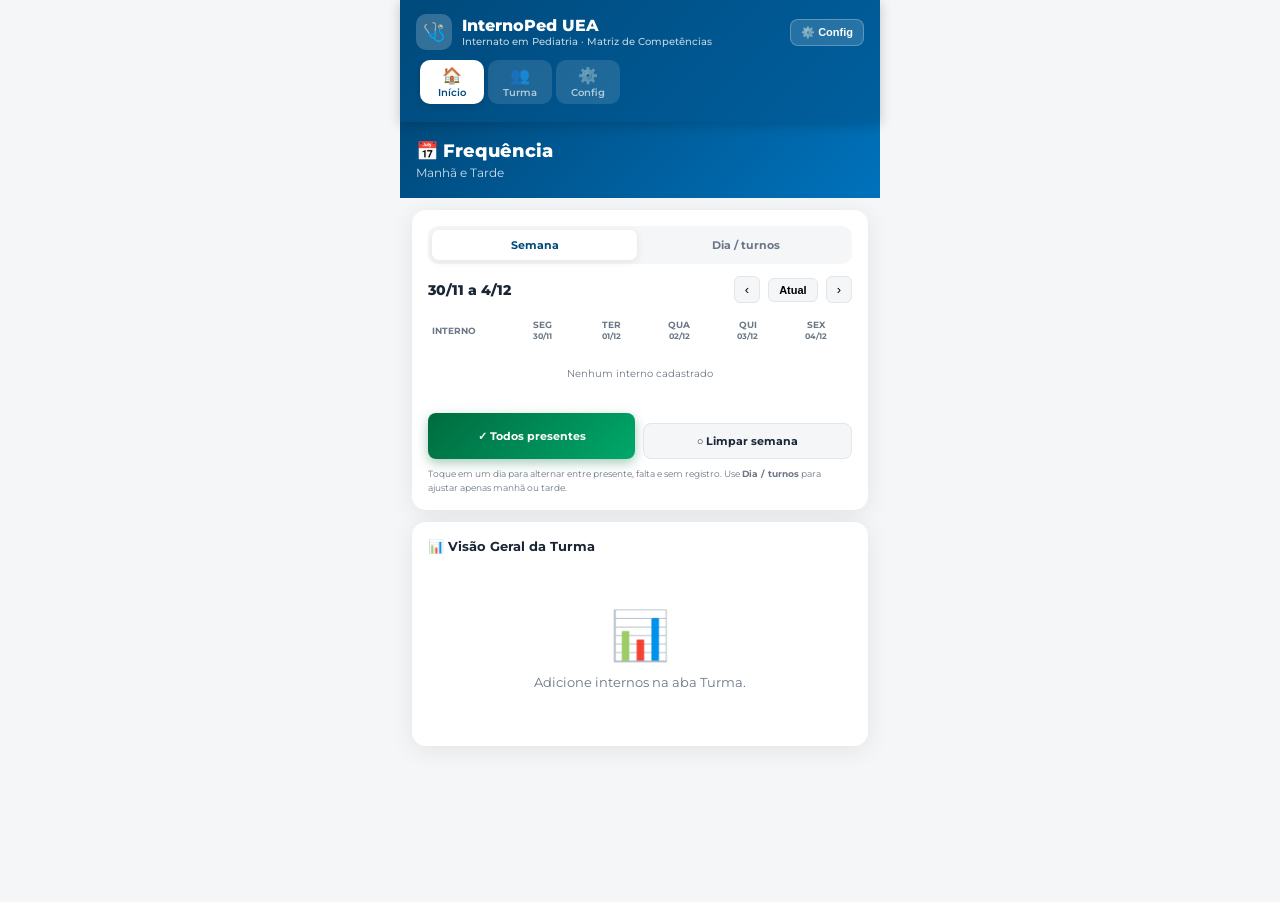
==== commit 100fac31: "Atualiza autoavaliação dos internos pela matriz SBP" ====
--- a/internos/index.html
+++ b/internos/index.html
@@ -8,8 +8,7 @@
 <meta name="apple-mobile-web-app-status-bar-style" content="black-translucent">
 <meta name="apple-mobile-web-app-title" content="InternoPed UEA">
 <meta name="mobile-web-app-capable" content="yes">
-<link rel="manifest" href="manifest.webmanifest">
-<link rel="icon" href="icon.svg" type="image/svg+xml">
+<link rel="manifest" href="interno_manifest.json">
 <title>InternoPed UEA – Avaliação do Interno em Pediatria</title>
 <link rel="preconnect" href="https://fonts.googleapis.com">
 <link href="https://fonts.googleapis.com/css2?family=Montserrat:wght@400;500;600;700;800&display=swap" rel="stylesheet">
@@ -142,7 +141,7 @@
 .att-btn.P{background:rgba(0,107,63,.1);border-color:var(--verde);color:var(--verde)}
 .att-btn.A{background:rgba(208,2,27,.08);border-color:var(--vermelho);color:var(--vermelho)}
 .attendance-mode{display:flex;gap:6px;padding:4px;background:var(--cinza-f);border-radius:10px;margin-bottom:12px}.attendance-mode button{flex:1;border:0;border-radius:7px;background:transparent;padding:8px;font-family:var(--font);font-size:11px;font-weight:700;color:var(--cinza-e);cursor:pointer}.attendance-mode button.active{background:#fff;color:var(--azul);box-shadow:0 2px 8px rgba(0,0,0,.08)}
-.week-table{width:100%;border-collapse:separate;border-spacing:3px;font-size:10px;table-layout:fixed}.week-table th{color:var(--cinza-e);font-size:9px;padding:3px 1px;text-align:center;text-transform:uppercase}.week-table th:first-child{width:76px;text-align:left}.week-table td{text-align:center;padding:2px 0}.week-table td:first-child{text-align:left}.week-resident{font-size:10px;font-weight:700;white-space:nowrap;overflow:hidden;text-overflow:ellipsis}.week-resident-action{border:0;background:transparent;color:var(--azul);font-family:var(--font);font-size:8px;font-weight:700;cursor:pointer;padding:3px 0}.week-att-btn{width:100%;min-width:34px;height:38px;border:1.5px solid var(--cinza-m);border-radius:8px;background:var(--cinza-f);font-size:14px;font-weight:800;color:var(--cinza-e);cursor:pointer}.week-att-btn.P{background:rgba(0,107,63,.1);border-color:var(--verde);color:var(--verde)}.week-att-btn.A{background:rgba(208,2,27,.08);border-color:var(--vermelho);color:var(--vermelho)}.week-att-btn.M{background:rgba(0,114,188,.08);border-color:var(--azul-c);color:var(--azul-c)}.week-att-btn.out{opacity:.35;cursor:not-allowed}.week-day-num{display:block;font-size:8px;margin-top:1px}.weekly-actions{display:flex;gap:8px;margin-top:10px}.weekly-actions .btn{flex:1;padding:10px 6px;font-size:11px}
+.week-table{width:100%;border-collapse:separate;border-spacing:3px;font-size:10px;table-layout:fixed}.week-table th{color:var(--cinza-e);font-size:9px;padding:3px 1px;text-align:center;text-transform:uppercase}.week-table th:first-child{width:76px;text-align:left}.week-table td{text-align:center;padding:2px 0}.week-table td:first-child{text-align:left}.week-resident{font-size:10px;font-weight:700;white-space:nowrap;overflow:hidden;text-overflow:ellipsis}.week-resident-action{border:0;background:transparent;color:var(--azul);font-family:var(--font);font-size:8px;font-weight:700;cursor:pointer;padding:3px 0}.week-att-btn{width:100%;min-width:34px;height:38px;border:1.5px solid var(--cinza-m);border-radius:8px;background:var(--cinza-f);font-size:14px;font-weight:800;color:var(--cinza-e);cursor:pointer}.week-att-btn.P{background:rgba(0,107,63,.1);border-color:var(--verde);color:var(--verde)}.week-att-btn.A{background:rgba(208,2,27,.08);border-color:var(--vermelho);color:var(--vermelho)}.week-att-btn.M{background:rgba(0,114,188,.08);border-color:var(--azul-c);color:var(--azul-c)}.week-att-btn.out{border-style:dashed}.week-day-num{display:block;font-size:8px;margin-top:1px}.weekly-actions{display:flex;gap:8px;margin-top:10px}.weekly-actions .btn{flex:1;padding:10px 6px;font-size:11px}
 
 /* ===== INTERN CARDS ===== */
 .intern-card{background:#fff;border-radius:var(--rs);padding:13px 14px;margin-bottom:8px;box-shadow:0 2px 8px rgba(0,0,0,.06);display:flex;align-items:center;gap:12px;cursor:pointer;transition:box-shadow .2s,transform .15s;border-left:4px solid var(--cinza-m)}
@@ -275,7 +274,7 @@
       <div class="header-icon" id="hdr-logo" style="font-size:18px">🩺</div>
       <div>
         <h1 id="hdr-title">InternoPed UEA</h1>
-        <p id="hdr-sub">Internato em Pediatria · SBP NT 134/2024</p>
+        <p id="hdr-sub">Internato em Pediatria · Matriz de Competências</p>
       </div>
     </div>
     <button class="hbtn" id="btn-sync" onclick="syncData()">↑ Sync</button>
@@ -355,6 +354,7 @@
 
   <div class="card">
     <button class="btn btn-primary" onclick="abrirModalAddInterno()">+ Adicionar Interno</button>
+    <button class="btn btn-secondary" onclick="importarGrupoG2()">⬇ Importar G2 da turma 40/41 (11 alunos)</button>
   </div>
 
   <div class="card" style="padding-top:12px;padding-bottom:8px">
@@ -456,16 +456,17 @@
   <div id="intern-screen-auto" class="intern-sub-screen" style="display:none">
     <div class="sec-hdr roxo">
       <h2>🔍 Autoavaliação</h2>
-      <p>45 competências SBP NT 134/2024</p>
+      <p>45 competências da Graduação · SBP</p>
     </div>
     <div class="card">
-      <div class="alert info"><span>ℹ️</span><div><strong>Escala:</strong> 1=Não atingi · 2=Parcialmente · 3=Em desenvolvimento · 4=Atingi plenamente · N/O=Não observado</div></div>
+      <div class="alert info"><span>ℹ️</span><div><strong>Como estou me desenvolvendo?</strong><br>1=Ainda não consigo · 2=Consigo com muita ajuda · 3=Consigo com pouca ajuda · 4=Consigo com autonomia · N/O=Não tive oportunidade</div></div>
+      <div id="auto-progress" style="margin-top:12px"></div>
     </div>
     <div style="padding:0 12px" id="auto-domains-container"></div>
     <div class="card">
       <div class="fg">
         <label>Reflexão do Interno</label>
-        <textarea id="auto-comments" placeholder="Aprendizados, dificuldades e metas..." style="height:100px" oninput="saveSelfComment()"></textarea>
+        <textarea id="auto-comments" placeholder="O que aprendi? Em que preciso melhorar? Qual será minha próxima meta?" style="height:100px" oninput="saveSelfComment()"></textarea>
       </div>
       <button class="btn btn-roxo" onclick="confirmAutoaval()">✓ Confirmar Autoavaliação</button>
     </div>
@@ -475,7 +476,7 @@
   <div id="intern-screen-prec" class="intern-sub-screen" style="display:none">
     <div class="sec-hdr verde">
       <h2>👨‍⚕️ Avaliação do Preceptor</h2>
-      <p>45 competências · visão do preceptor</p>
+      <p>Matriz do Internato · visão do preceptor</p>
     </div>
     <div class="card">
       <div class="alert verde"><span>📋</span><div>Use N/O quando a competência não foi observável no cenário.</div></div>
@@ -558,65 +559,65 @@
 
 <script>
 // ============================================================
-// DOMAINS — SBP NT 134/2024
+// COMPETÊNCIAS PARA A GRADUAÇÃO EM PEDIATRIA — SBP (2022)
 // ============================================================
 const DOMAINS=[
   {id:1,name:'Cuidado com o Paciente',color:'#0072BC',items:[
-    {id:'1.1',txt:'Coleta anamnese pediátrica completa, incluindo história familiar e antecedentes perinatais'},
-    {id:'1.2',txt:'Realiza exame físico completo adaptado à faixa etária, com medidas antropométricas e avaliação do desenvolvimento'},
-    {id:'1.3',txt:'Identifica sinais de alarme e situações de urgência em crianças e adolescentes'},
-    {id:'1.4',txt:'Formula hipóteses diagnósticas e estabelece diagnóstico diferencial em condições pediátricas frequentes'},
-    {id:'1.5',txt:'Solicita e interpreta exames complementares de forma racional e custo-efetiva'},
-    {id:'1.6',txt:'Elabora plano terapêutico considerando aspectos clínicos, sociais e familiares'},
-    {id:'1.7',txt:'Realiza procedimentos básicos com segurança (venopunção, sondagem, curativos, oxigenoterapia)'},
-    {id:'1.8',txt:'Acompanha crescimento e desenvolvimento infantil utilizando curvas e marcos de referência'},
-    {id:'1.9',txt:'Orienta aleitamento materno e alimentação complementar'},
-    {id:'1.10',txt:'Aplica e orienta sobre imunização conforme Calendário Nacional de Vacinação'},
-    {id:'1.11',txt:'Identifica e maneja situações de violência, maus-tratos e vulnerabilidade social'},
-    {id:'1.12',txt:'Reconhece condições de risco ambiental e sociocultural que afetam a saúde da criança'},
-    {id:'1.13',txt:'Realiza atendimento ao recém-nascido na sala de parto e em alojamento conjunto'},
-    {id:'1.14',txt:'Identifica e encaminha adequadamente condições que exigem atenção especializada'},
-    {id:'1.15',txt:'Promove saúde e prevenção de acidentes na infância e adolescência'}
+    {id:'1.1',txt:'Realizo anamnese e exame físico considerando as peculiaridades de neonatos, lactentes, pré-escolares, escolares e adolescentes'},
+    {id:'1.2',txt:'Realizo ações de promoção da saúde e prevenção de doenças, acidentes e riscos socioambientais nas diferentes etapas do desenvolvimento'},
+    {id:'1.3',txt:'Avalio e oriento o crescimento e o desenvolvimento, identificando as alterações mais frequentes'},
+    {id:'1.4',txt:'Oriento e promovo o aleitamento materno, observo a técnica e atuo nas dificuldades mais frequentes'},
+    {id:'1.5',txt:'Oriento a introdução oportuna da alimentação complementar'},
+    {id:'1.6',txt:'Utilizo a Caderneta da Criança e oriento a família sobre alimentação, nutrição, crescimento, desenvolvimento, vacinação e prevenção de acidentes'},
+    {id:'1.7',txt:'Promovo a saúde mental considerando estrutura e dinâmica familiar, vida escolar e contexto comunitário'},
+    {id:'1.8',txt:'Oriento pais e equipe de saúde sobre diagnóstico, prognóstico e conduta'},
+    {id:'1.9',txt:'Acompanho e registro adequadamente a evolução de uma criança internada'},
+    {id:'1.10',txt:'Prescrevo para o paciente internado, calculando necessidades hidroeletrolíticas, nutricionais e doses de medicamentos'},
+    {id:'1.11',txt:'Realizo o atendimento inicial de urgências e emergências pediátricas traumáticas e não traumáticas'},
+    {id:'1.12',txt:'Realizo procedimentos básicos: acesso venoso, anestesia local, sutura, drenagem de abscesso, administração de medicamentos e curativos'},
+    {id:'1.13',txt:'Oriento o uso de medicamentos e dispositivos para afecções respiratórias agudas e crônicas'},
+    {id:'1.14',txt:'Oriento os cuidados com o recém-nascido, com destaque para a promoção do aleitamento materno'},
+    {id:'1.15',txt:'Recebo o recém-nascido de baixo risco na sala de parto e identifico as afecções neonatais mais frequentes'}
   ]},
   {id:2,name:'Conhecimento Médico',color:'#6B2FA0',items:[
-    {id:'2.1',txt:'Demonstra conhecimento das bases fisiopatológicas das doenças prevalentes na infância'},
-    {id:'2.2',txt:'Integra ciências básicas e clínicas no raciocínio diagnóstico e terapêutico'},
-    {id:'2.3',txt:'Conhece e aplica conceitos de farmacocinética e farmacodinâmica relevantes à pediatria'},
-    {id:'2.4',txt:'Domina conteúdo das especialidades pediátricas fundamentais (neonatologia, pneumo, gastro, neuro, cardio, infectologia)'},
-    {id:'2.5',txt:'Aplica conhecimentos de epidemiologia e saúde coletiva ao cuidado pediátrico'},
-    {id:'2.6',txt:'Conhece as políticas públicas de saúde voltadas à criança e ao adolescente'},
-    {id:'2.7',txt:'Demonstra conhecimento sobre medicina baseada em evidências e sua aplicação clínica'},
-    {id:'2.8',txt:'Reconhece aspectos psicológicos e psiquiátricos do desenvolvimento infantil'},
-    {id:'2.9',txt:'Conhece os marcos legais e éticos que regem a prática pediátrica (ECA, direitos da criança)'},
-    {id:'2.10',txt:'Mantém atualização contínua por meio de literatura científica e diretrizes clínicas'}
+    {id:'2.1',txt:'Conheço o Estatuto da Criança e do Adolescente'},
+    {id:'2.2',txt:'Conheço os princípios da hidratação oral nas diferentes faixas etárias'},
+    {id:'2.3',txt:'Realizo raciocínio clínico e estabeleço condutas para as afecções prevalentes do período neonatal à adolescência'},
+    {id:'2.4',txt:'Indico e interpreto exames complementares essenciais de acordo com o caso e a faixa etária'},
+    {id:'2.5',txt:'Indico métodos de imagem nas urgências pediátricas traumáticas'},
+    {id:'2.6',txt:'Conheço indicação e técnica dos principais procedimentos invasivos em pediatria'},
+    {id:'2.7',txt:'Interpreto exames radiológicos de tórax e abdome nas doenças pediátricas prevalentes'},
+    {id:'2.8',txt:'Conheço indicações e riscos dos exames de imagem'},
+    {id:'2.9',txt:'Conheço a abordagem diagnóstica e terapêutica do paciente crítico e identifico sinais de gravidade'},
+    {id:'2.10',txt:'Conheço a organização da assistência pré-hospitalar e do transporte de pacientes'}
   ]},
   {id:3,name:'Habilidade de Comunicação Interpessoal',color:'#00B4C8',items:[
-    {id:'3.1',txt:'Estabelece comunicação empática, clara e adaptada à faixa etária da criança e ao nível de compreensão dos familiares'},
-    {id:'3.2',txt:'Comunica diagnósticos, prognósticos e planos terapêuticos de forma compreensível e respeitosa'},
-    {id:'3.3',txt:'Realiza registros clínicos (prontuário, evolução, prescrição) de forma clara, completa e ética'},
-    {id:'3.4',txt:'Trabalha colaborativamente com a equipe multiprofissional, comunicando-se de forma construtiva e respeitosa'}
+    {id:'3.1',txt:'Comunico-me com crianças, adolescentes e familiares usando linguagem adequada ao desenvolvimento e ao contexto sociocultural'},
+    {id:'3.2',txt:'Demonstro empatia e compaixão diante das circunstâncias do paciente e de sua família'},
+    {id:'3.3',txt:'Discuto diagnóstico, prognóstico e tratamento de modo efetivo, respeitando os princípios da bioética'},
+    {id:'3.4',txt:'Comunico adequadamente más notícias ao paciente, à família e à equipe de saúde'}
   ]},
   {id:4,name:'Profissionalismo',color:'#F5A623',items:[
-    {id:'4.1',txt:'Demonstra comprometimento, pontualidade e assiduidade nas atividades do internato'},
-    {id:'4.2',txt:'Age com integridade, honestidade e transparência nas relações com pacientes, familiares e equipe'},
-    {id:'4.3',txt:'Respeita a autonomia do paciente e dos familiares nas decisões de saúde'},
-    {id:'4.4',txt:'Demonstra sensibilidade cultural e respeito à diversidade dos pacientes atendidos'},
-    {id:'4.5',txt:'Reconhece os limites do seu conhecimento e busca ajuda quando necessário'},
-    {id:'4.6',txt:'Mantém conduta ética e confidencialidade das informações dos pacientes'},
-    {id:'4.7',txt:'Cuida do próprio bem-estar e reconhece sinais de esgotamento (burnout)'},
-    {id:'4.8',txt:'Assume responsabilidade pelos erros e busca aprimoramento contínuo'},
-    {id:'4.9',txt:'Veste-se e porta-se de maneira adequada ao ambiente hospitalar e ambulatorial'}
+    {id:'4.1',txt:'Desenvolvo relação médico-paciente-família com respeito e postura ética'},
+    {id:'4.2',txt:'Realizo exame físico apropriado ao desenvolvimento, preservando conforto e privacidade'},
+    {id:'4.3',txt:'Construo vínculo valorizando preocupações, expectativas, crenças e valores da família'},
+    {id:'4.4',txt:'Ajusto o plano de cuidado às diferenças e preferências individuais do paciente ou responsável'},
+    {id:'4.5',txt:'Solicito consentimento informado para procedimentos quando necessário'},
+    {id:'4.6',txt:'Confirmo a compreensão do paciente ou responsável e esclareço dúvidas'},
+    {id:'4.7',txt:'Integro-me às equipes interdisciplinar, multiprofissional e intersetorial'},
+    {id:'4.8',txt:'Atuo adequadamente em situações de estresse, adversidade, violência ou assédio no trabalho'},
+    {id:'4.9',txt:'Conheço as normas médico-legais do exercício profissional'}
   ]},
-  {id:5,name:'Aprendizagem Baseada na Prática e Melhoria Constante',color:'#006B3F',items:[
-    {id:'5.1',txt:'Identifica lacunas no próprio conhecimento e elabora estratégias para superá-las'},
-    {id:'5.2',txt:'Utiliza evidências científicas para embasar decisões clínicas e questionar práticas estabelecidas'},
-    {id:'5.3',txt:'Reflete criticamente sobre o próprio desempenho e incorpora feedbacks para melhoria'}
+  {id:5,name:'Aprendizado e Aprimoramento Baseados na Prática',color:'#006B3F',items:[
+    {id:'5.1',txt:'Prescrevo medicamentos racionalmente com base nas melhores evidências disponíveis'},
+    {id:'5.2',txt:'Compreendo a reunião de equipe, as atribuições de seus membros e o trabalho multiprofissional'},
+    {id:'5.3',txt:'Utilizo tecnologias de informação e comunicação na área médica'}
   ]},
   {id:6,name:'Prática Baseada no Sistema de Saúde',color:'#004A7C',items:[
-    {id:'6.1',txt:'Compreende a organização e os fluxos do SUS e do sistema de saúde suplementar aplicados à pediatria'},
-    {id:'6.2',txt:'Utiliza recursos de saúde de forma racional, considerando custo-benefício e equidade'},
-    {id:'6.3',txt:'Participa de iniciativas de melhoria da qualidade e segurança do paciente pediátrico'},
-    {id:'6.4',txt:'Articula ações intersetoriais e de saúde coletiva para promoção da saúde infantil'}
+    {id:'6.1',txt:'Identifico recursos locais e utilizo referência e contrarreferência para garantir a continuidade do cuidado'},
+    {id:'6.2',txt:'Indico tratamentos e exames considerando benefícios, contraindicações, riscos, eficácia, eficiência e efetividade'},
+    {id:'6.3',txt:'Busco e analiso dados para planejar intervenções locais ou regionais sobre doenças, riscos e determinantes'},
+    {id:'6.4',txt:'Utilizo informações de sistemas como SIM, SINAN e SINASC'}
   ]}
 ];
 
@@ -652,7 +653,7 @@
   document.getElementById('hdr-back-btn').style.display='none';
   document.getElementById('hdr-logo').style.display='flex';
   document.getElementById('hdr-title').textContent='InternoPed UEA';
-  document.getElementById('hdr-sub').textContent='Internato em Pediatria · SBP NT 134/2024';
+  document.getElementById('hdr-sub').textContent='Internato em Pediatria · Matriz de Competências';
   if(name==='home') renderHome();
   if(name==='turma') renderTurma();
   if(name==='config') restoreConfig();
@@ -733,10 +734,10 @@
 function changeWeek(dir){currentDay=dir===0?isoToday():addDays(startOfWeek(currentDay),dir*7);renderHome()}
 function isProgramDay(day){const p=APP.program||{};return(!p.startDate||day>=p.startDate)&&(!p.endDate||day<=p.endDate)}
 function combinedAttendance(att){const m=att&&att.morning,a=att&&att.afternoon;if(!m&&!a)return{value:'',text:'○'};if(m===a)return{value:m||'',text:m==='P'?'✓':'✕'};return{value:'M',text:'◐'}}
-function renderWeekAttendance(){const days=currentWeekDays(),first=new Date(days[0]+'T12:00:00'),last=new Date(days[4]+'T12:00:00'),label=document.getElementById('intern-week-label');if(label)label.textContent=`${first.getDate()}/${first.getMonth()+1} a ${last.getDate()}/${last.getMonth()+1}`;const head=document.getElementById('intern-week-head');if(head)head.innerHTML='<tr><th>Interno</th>'+days.map((d,i)=>`<th>${['Seg','Ter','Qua','Qui','Sex'][i]}<span class="week-day-num">${d.slice(8,10)}/${d.slice(5,7)}</span></th>`).join('')+'</tr>';const body=document.getElementById('intern-week-body');if(!body)return;const ids=Object.keys(APP.interns);if(!ids.length){body.innerHTML='<tr><td colspan="6" style="text-align:center;padding:20px;color:var(--cinza-e)">Nenhum interno cadastrado</td></tr>';return}body.innerHTML=ids.map(id=>{const it=APP.interns[id],cells=days.map(d=>{const ok=isProgramDay(d),state=combinedAttendance(it.attendance[d]||{});return`<td><button class="week-att-btn ${state.value} ${ok?'':'out'}" ${ok?`onclick="cycleWeekDay('${id}','${d}')"`:'disabled'}>${state.text}</button></td>`}).join('');return`<tr><td><div class="week-resident" title="${it.name}">${it.name.split(' ')[0]}</div><button class="week-resident-action" onclick="markInternWeek('${id}','P')">✓ semana</button></td>${cells}</tr>`}).join('')}
-function cycleWeekDay(id,day){const it=APP.interns[id];if(!it)return;const state=combinedAttendance(it.attendance[day]||{}).value,next=state===''?'P':state==='P'?'A':null;it.attendance[day]={morning:next,afternoon:next};save();renderWeekAttendance();renderHomeOverview()}
-function markInternWeek(id,val){const it=APP.interns[id];if(!it)return;currentWeekDays().filter(isProgramDay).forEach(d=>{it.attendance[d]={morning:val,afternoon:val}});save();renderWeekAttendance();renderHomeOverview()}
-function markAllWeek(val){Object.keys(APP.interns).forEach(id=>currentWeekDays().filter(isProgramDay).forEach(d=>{APP.interns[id].attendance[d]={morning:val,afternoon:val}}));save();renderWeekAttendance();renderHomeOverview();showToast(val==='P'?'✓ Semana marcada como presente':'Semana limpa','s')}
+function renderWeekAttendance(){const days=currentWeekDays(),first=new Date(days[0]+'T12:00:00'),last=new Date(days[4]+'T12:00:00'),label=document.getElementById('intern-week-label');if(label)label.textContent=`${first.getDate()}/${first.getMonth()+1} a ${last.getDate()}/${last.getMonth()+1}`;const head=document.getElementById('intern-week-head');if(head)head.innerHTML='<tr><th>Interno</th>'+days.map((d,i)=>`<th>${['Seg','Ter','Qua','Qui','Sex'][i]}<span class="week-day-num">${d.slice(8,10)}/${d.slice(5,7)}</span></th>`).join('')+'</tr>';const body=document.getElementById('intern-week-body');if(!body)return;const ids=Object.keys(APP.interns);if(!ids.length){body.innerHTML='<tr><td colspan="6" style="text-align:center;padding:20px;color:var(--cinza-e)">Nenhum interno cadastrado</td></tr>';return}body.innerHTML=ids.map(id=>{const it=APP.interns[id];it.attendance=it.attendance||{};const cells=days.map(d=>{const ok=isProgramDay(d),state=combinedAttendance(it.attendance[d]||{});return`<td><button class="week-att-btn ${state.value} ${ok?'':'out'}" onclick="cycleWeekDay('${id}','${d}')">${state.text}</button></td>`}).join('');return`<tr><td><div class="week-resident" title="${it.name}">${it.name.split(' ')[0]}</div><button class="week-resident-action" onclick="markInternWeek('${id}','P')">✓ semana</button></td>${cells}</tr>`}).join('')}
+function cycleWeekDay(id,day){const it=APP.interns[id];if(!it)return;it.attendance=it.attendance||{};const state=combinedAttendance(it.attendance[day]||{}).value,next=state===''?'P':state==='P'?'A':null;it.attendance[day]={morning:next,afternoon:next};save();renderWeekAttendance();renderHomeOverview();showToast(next==='P'?'✓ Presença registrada':next==='A'?'✕ Falta registrada':'Registro removido','s')}
+function markInternWeek(id,val){const it=APP.interns[id];if(!it)return;it.attendance=it.attendance||{};currentWeekDays().forEach(d=>{it.attendance[d]={morning:val,afternoon:val}});save();renderWeekAttendance();renderHomeOverview();showToast('✓ Semana do interno registrada','s')}
+function markAllWeek(val){Object.keys(APP.interns).forEach(id=>{const it=APP.interns[id];it.attendance=it.attendance||{};currentWeekDays().forEach(d=>{it.attendance[d]={morning:val,afternoon:val}})});save();renderWeekAttendance();renderHomeOverview();showToast(val==='P'?'✓ Semana marcada como presente':'Semana limpa','s')}
 
 function refreshHeaders(){
   const mn=APP.program.morningName||'Manhã';
@@ -861,6 +862,7 @@
       <div class="intern-info">
         <div class="intern-name">${i+1}. ${it.name}</div>
         <div class="mini-stats">
+          ${it.group?`<span class="mini-stat azul">${it.group}</span>`:''}
           <span class="mini-stat ${gPct>=75?'verde':gPct>=60?'amarelo':gPct!==null?'vermelho':''}">${gPct!==null?gPct+'% freq':'sem registro'}</span>
           ${it.precGlobal?`<span class="mini-stat verde">Conc: ${it.precGlobal}</span>`:''}
         </div>
@@ -887,6 +889,26 @@
   const id=uid();
   APP.interns[id]={id,name:nome,attendance:{},selfEval:{},precEval:{},selfComments:'',precComments:'',precGlobal:''};
   save(); fecharModal('modal-add'); renderTurma(); showToast('✓ '+nome+' adicionado','s');
+}
+function importarGrupoG2(){
+  const nomes=[
+    'Lara Jhulie Sakamoto Queiroz','Luane Pamela Silva Florêncio','Alessandra Souza dos Santos',
+    'Giulianna Pereira Cavalcante','Marifran Marques de Aguiar','Samuel Brandão de Almeida',
+    'Lucineia Nascimento Bezerra','Rhonan Alberto de Oliveira Pereira','Virgínia Souza Galvão',
+    'Vitor Fonseca Andrade','Davi Soares Lima'
+  ];
+  if(!confirm('Importar os 11 alunos do G2?\n\nOs internos já cadastrados serão preservados.')) return;
+  const existentes=new Set(Object.values(APP.interns).map(it=>it.name.normalize('NFD').replace(/[\u0300-\u036f]/g,'').toLowerCase().trim()));
+  let adicionados=0;
+  nomes.forEach(nome=>{
+    const chave=nome.normalize('NFD').replace(/[\u0300-\u036f]/g,'').toLowerCase().trim();
+    if(existentes.has(chave)) return;
+    const id=uid();
+    APP.interns[id]={id,name:nome,group:'G2',attendance:{},selfEval:{},precEval:{},selfComments:'',precComments:'',precGlobal:''};
+    existentes.add(chave); adicionados++;
+  });
+  save(); renderTurma(); renderHome();
+  showToast(adicionados?`✓ ${adicionados} alunos do G2 importados`:'G2 já estava cadastrado','s');
 }
 function removerInterno(id){
   const it=APP.interns[id];
@@ -1050,6 +1072,7 @@
   if(who==='auto'){
     const ta=document.getElementById('auto-comments');
     if(ta)ta.value=it.selfComments||'';
+    updateAutoProgress();
   }else{
     const ta=document.getElementById('prec-comments');
     if(ta)ta.value=it.precComments||'';
@@ -1075,6 +1098,16 @@
     const el=document.getElementById(`avg-${who}-${domain.id}`);
     if(el)el.textContent=avg!==null?avg.toFixed(1):'–';
   }
+  if(who==='auto')updateAutoProgress();
+}
+
+function updateAutoProgress(){
+  const it=curIntern();if(!it)return;
+  const total=DOMAINS.reduce((n,d)=>n+d.items.length,0);
+  const answered=DOMAINS.reduce((n,d)=>n+d.items.filter(i=>it.selfEval[i.id]!==undefined).length,0);
+  const pct=Math.round(answered/total*100);
+  const el=document.getElementById('auto-progress');if(!el)return;
+  el.innerHTML=`<div class="pb-wrap"><div class="pb-label"><span>Progresso da autoavaliação</span><span>${answered}/${total}</span></div><div class="pb-bg"><div class="pb azul" style="width:${pct}%"></div></div></div>${it.selfEvalCompletedAt?`<div style="font-size:10px;color:var(--verde);margin-top:7px;font-weight:700">✓ Concluída em ${new Date(it.selfEvalCompletedAt).toLocaleString('pt-BR')}</div>`:''}`;
 }
 
 function getDomAvg(store,domain){
@@ -1097,7 +1130,12 @@
   if(it.precGlobal){const btn=document.getElementById('conc-'+it.precGlobal);if(btn)btn.classList.add('s'+it.precGlobal);}
 }
 
-function confirmAutoaval(){save();showToast('✓ Autoavaliação registrada!','s');}
+function confirmAutoaval(){
+  const it=curIntern();if(!it)return;
+  const missing=DOMAINS.flatMap(d=>d.items).filter(i=>it.selfEval[i.id]===undefined).length;
+  if(missing){showToast(`⚠️ Avalie as ${missing} competência${missing>1?'s':''} restante${missing>1?'s':''}.`,'e');return;}
+  it.selfEvalCompletedAt=new Date().toISOString();save();updateAutoProgress();showToast('✓ Autoavaliação concluída!','s');
+}
 function confirmPreceptor(){save();showToast('✓ Avaliação do preceptor registrada!','s');}
 
 // ============================================================
@@ -1165,7 +1203,7 @@
     ${it.precComments?`<div class="divider"></div><div style="margin-bottom:12px"><div style="font-size:14px;font-weight:800;margin-bottom:6px">💬 Feedback do Preceptor</div><div style="font-size:12px;line-height:1.6;background:rgba(0,107,63,.05);border-radius:8px;padding:10px 12px;border-left:3px solid var(--verde)">${it.precComments}</div></div>`:''}
     ${gc?`<div class="divider"></div><div style="margin-bottom:12px"><div style="font-size:14px;font-weight:800;margin-bottom:8px">🏅 Conceito Global</div><div style="display:inline-flex;align-items:center;gap:10px;background:rgba(0,0,0,.04);border-radius:10px;padding:12px 16px"><span style="font-size:28px;font-weight:800;color:${concColor[gc]}">${gc}</span><span style="font-size:14px;font-weight:700;color:${concColor[gc]}">${concMap[gc]}</span></div></div>`:''}
     <div class="divider"></div>
-    <div style="font-size:10px;color:var(--cinza-e);text-align:center;line-height:1.6">Gerado em ${now}<br>SBP Nota Técnica nº 134/2024 · InternoPed UEA</div>`;
+    <div style="font-size:10px;color:var(--cinza-e);text-align:center;line-height:1.6">Gerado em ${now}<br>Matriz de Competências do Internato de Pediatria · InternoPed UEA</div>`;
 }
 
 // ============================================================
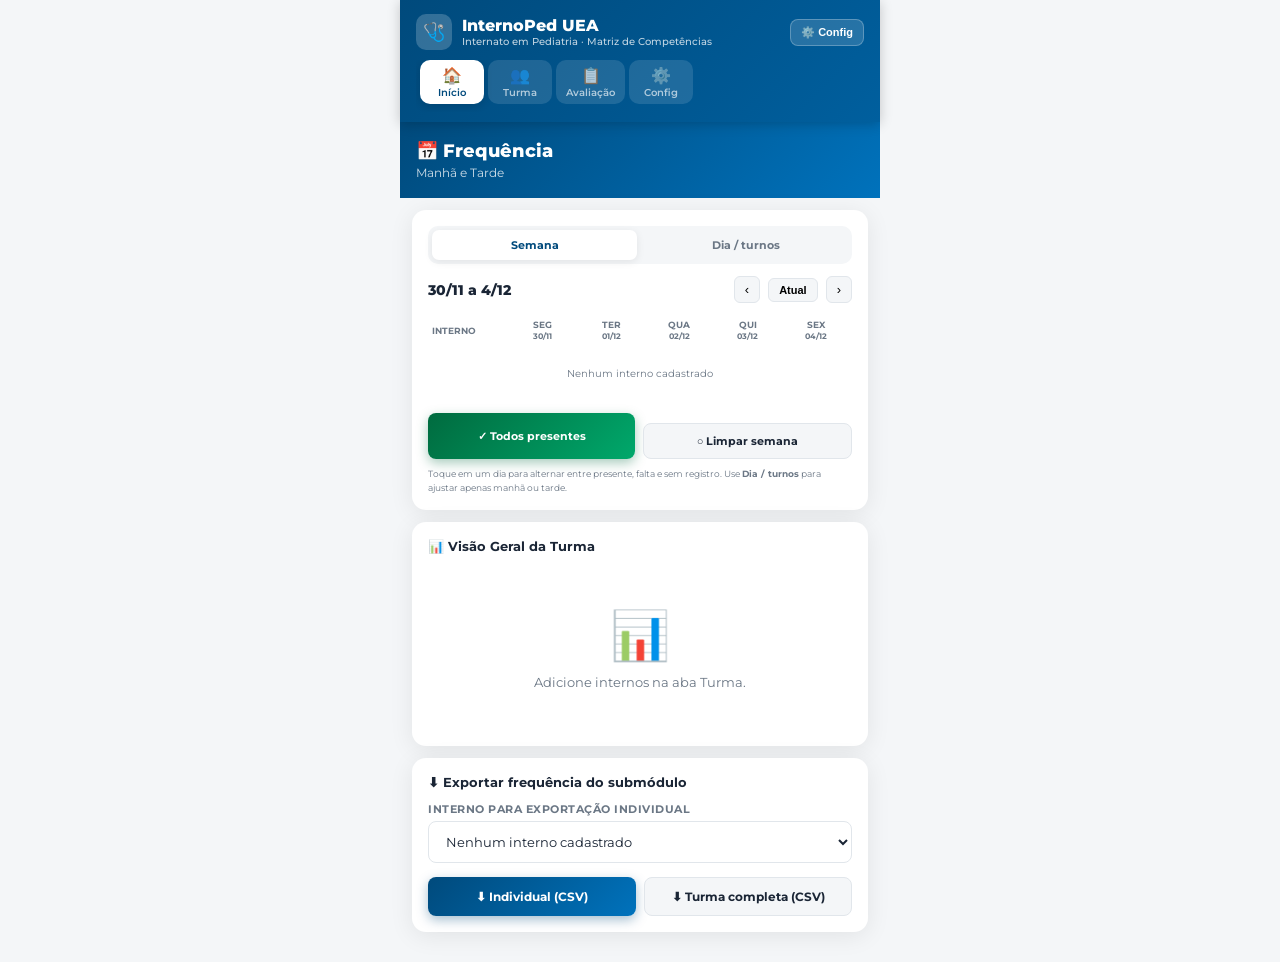
==== commit 7ac0d95c: "Adicionar avaliação e exportações aos internos" ====
--- a/internos/index.html
+++ b/internos/index.html
@@ -8,7 +8,7 @@
 <meta name="apple-mobile-web-app-status-bar-style" content="black-translucent">
 <meta name="apple-mobile-web-app-title" content="InternoPed UEA">
 <meta name="mobile-web-app-capable" content="yes">
-<link rel="manifest" href="interno_manifest.json">
+<link rel="manifest" href="./manifest.webmanifest">
 <title>InternoPed UEA – Avaliação do Interno em Pediatria</title>
 <link rel="preconnect" href="https://fonts.googleapis.com">
 <link href="https://fonts.googleapis.com/css2?family=Montserrat:wght@400;500;600;700;800&display=swap" rel="stylesheet">
@@ -93,6 +93,8 @@
 .btn-danger{background:rgba(208,2,27,.08);color:var(--vermelho);border:1.5px solid rgba(208,2,27,.2)}
 .btn-sm{padding:8px 14px;font-size:12px;width:auto;display:inline-block}
 .btn:active{transform:scale(.98)}
+.export-actions{display:grid;grid-template-columns:1fr 1fr;gap:8px}
+.export-actions .btn{margin-top:0;padding:11px 8px;font-size:12px}
 
 /* ALERT */
 .alert{border-radius:var(--rs);padding:10px 12px;font-size:12px;margin:10px 0;display:flex;align-items:flex-start;gap:8px;line-height:1.5}
@@ -282,6 +284,7 @@
   <div class="tab-bar" id="main-tabs">
     <button class="tab-btn active" onclick="showMainScreen('home',this)"><span class="ti">🏠</span>Início</button>
     <button class="tab-btn" onclick="showMainScreen('turma',this)"><span class="ti">👥</span>Turma</button>
+    <button class="tab-btn" onclick="showMainScreen('avaliacao',this)"><span class="ti">📋</span>Avaliação</button>
     <button class="tab-btn" onclick="showMainScreen('config',this)"><span class="ti">⚙️</span>Config</button>
   </div>
   <div class="tab-bar" id="intern-tabs" style="display:none">
@@ -341,6 +344,18 @@
     <div class="card-title">📊 Visão Geral da Turma</div>
     <div id="home-overview"></div>
   </div>
+
+  <div class="card">
+    <div class="card-title">⬇ Exportar frequência do submódulo</div>
+    <div class="fg">
+      <label>Interno para exportação individual</label>
+      <select id="freq-export-interno"></select>
+    </div>
+    <div class="export-actions">
+      <button class="btn btn-primary" onclick="exportarFrequencia('individual')">⬇ Individual (CSV)</button>
+      <button class="btn btn-secondary" onclick="exportarFrequencia('turma')">⬇ Turma completa (CSV)</button>
+    </div>
+  </div>
 </div>
 
 <!-- ============================================================ -->
@@ -354,7 +369,9 @@
 
   <div class="card">
     <button class="btn btn-primary" onclick="abrirModalAddInterno()">+ Adicionar Interno</button>
+    <button class="btn btn-secondary" onclick="importarGrupoG1()">⬇ Importar G1 da turma 40/41 (11 alunos)</button>
     <button class="btn btn-secondary" onclick="importarGrupoG2()">⬇ Importar G2 da turma 40/41 (11 alunos)</button>
+    <button class="btn btn-secondary" onclick="importarGrupoG3()">⬇ Importar G3 da turma 40/41 (11 alunos)</button>
   </div>
 
   <div class="card" style="padding-top:12px;padding-bottom:8px">
@@ -367,6 +384,66 @@
     <div class="card-title" style="color:var(--vermelho)">⚠️ Nova Turma</div>
     <div class="alert aviso"><span>⚠️</span><div>Ao iniciar nova turma, os dados dos internos atuais são removidos. Imprima os relatórios antes.</div></div>
     <button class="btn btn-danger" onclick="novaTurma()">🔄 Iniciar Nova Turma</button>
+  </div>
+</div>
+
+<!-- ============================================================ -->
+<!-- TELA: AVALIAÇÃO -->
+<!-- ============================================================ -->
+<div id="screen-avaliacao" class="screen">
+  <div class="sec-hdr verde">
+    <h2>📋 Avaliação do Interno</h2>
+    <p id="avaliacao-sub">Selecione um interno da turma atual</p>
+  </div>
+
+  <div class="card">
+    <div class="card-title">👤 Identificação</div>
+    <div class="fg">
+      <label>Interno</label>
+      <select id="avaliacao-interno" onchange="selecionarInternoAvaliacao(this.value)"></select>
+    </div>
+    <div id="avaliacao-contexto" style="font-size:11px;color:var(--cinza-e);line-height:1.6"></div>
+  </div>
+
+  <div id="avaliacao-empty" class="card">
+    <div class="empty"><div class="ei">📋</div><p>Cadastre internos na aba Turma para iniciar uma avaliação.</p></div>
+  </div>
+
+  <div id="avaliacao-form" style="display:none">
+    <div class="card">
+      <div class="alert verde"><span>📋</span><div>Avalie todas as 45 competências. Use N/O quando a competência não foi observável no cenário.</div></div>
+      <div id="avaliacao-progress" style="margin-top:12px"></div>
+    </div>
+    <div style="padding:0 12px" id="avaliacao-domains-container"></div>
+    <div class="card">
+      <div class="fg">
+        <label>Feedback Qualitativo</label>
+        <textarea id="avaliacao-comments" placeholder="Pontos fortes, áreas de melhoria..." style="height:100px" oninput="saveAvaliacaoComment()"></textarea>
+      </div>
+      <div class="fg">
+        <label>Conceito Global</label>
+        <div class="conc-sel">
+          <button class="conc-btn" id="avaliacao-conc-I" onclick="setConceito('I',this,'avaliacao')">I<br><span style="font-size:8px">Insatisf.</span></button>
+          <button class="conc-btn" id="avaliacao-conc-R" onclick="setConceito('R',this,'avaliacao')">R<br><span style="font-size:8px">Regular</span></button>
+          <button class="conc-btn" id="avaliacao-conc-B" onclick="setConceito('B',this,'avaliacao')">B<br><span style="font-size:8px">Bom</span></button>
+          <button class="conc-btn" id="avaliacao-conc-MB" onclick="setConceito('MB',this,'avaliacao')">MB<br><span style="font-size:8px">M. Bom</span></button>
+          <button class="conc-btn" id="avaliacao-conc-E" onclick="setConceito('E',this,'avaliacao')">E<br><span style="font-size:8px">Excelente</span></button>
+        </div>
+      </div>
+      <button class="btn btn-verde" onclick="confirmPreceptor('avaliacao')">✓ Salvar Avaliação</button>
+    </div>
+  </div>
+
+  <div class="card">
+    <div class="card-title">⬇ Exportar avaliações do submódulo</div>
+    <div class="fg">
+      <label>Interno para exportação individual</label>
+      <select id="avaliacao-export-interno"></select>
+    </div>
+    <div class="export-actions">
+      <button class="btn btn-verde" onclick="exportarAvaliacao('individual')">⬇ Individual (CSV)</button>
+      <button class="btn btn-secondary" onclick="exportarAvaliacao('turma')">⬇ Turma completa (CSV)</button>
+    </div>
   </div>
 </div>
 
@@ -635,10 +712,23 @@
 
 function uid(){return Date.now().toString(36)+Math.random().toString(36).slice(2)}
 function save(){try{localStorage.setItem(KEY,JSON.stringify(APP));}catch(e){}}
-function loadApp(){try{const d=JSON.parse(localStorage.getItem(KEY));if(d)APP=d;}catch(e){}}
+function loadApp(){
+  try{const d=JSON.parse(localStorage.getItem(KEY));if(d)APP=d;}catch(e){}
+  APP.program=APP.program||{submodulo:'1',preceptorName:'',startDate:'',endDate:'',morningName:'',afternoonName:''};
+  APP.interns=APP.interns||{};
+  Object.values(APP.interns).forEach(it=>{
+    it.attendance=it.attendance||{};
+    it.selfEval=it.selfEval||{};
+    it.precEval=it.precEval||{};
+    it.selfComments=it.selfComments||'';
+    it.precComments=it.precComments||'';
+    it.precGlobal=it.precGlobal||'';
+  });
+}
 
 function intern(id){return APP.interns[id]||null}
 function curIntern(){return intern(currentInternId)}
+function escapeHtml(value){return String(value??'').replace(/[&<>"]/g,ch=>({'&':'&amp;','<':'&lt;','>':'&gt;','"':'&quot;'}[ch]))}
 
 // ============================================================
 // NAV
@@ -656,6 +746,7 @@
   document.getElementById('hdr-sub').textContent='Internato em Pediatria · Matriz de Competências';
   if(name==='home') renderHome();
   if(name==='turma') renderTurma();
+  if(name==='avaliacao') renderAvaliacao();
   if(name==='config') restoreConfig();
 }
 
@@ -726,6 +817,7 @@
   renderDailyAtt();
   renderWeekAttendance();
   renderHomeOverview();
+  preencherSelectInternos('freq-export-interno');
 }
 
 function setAttendanceMode(mode){attendanceMode=mode;document.getElementById('intern-weekly-attendance').style.display=mode==='week'?'block':'none';document.getElementById('intern-daily-attendance').style.display=mode==='day'?'block':'none';document.getElementById('intern-mode-week').classList.toggle('active',mode==='week');document.getElementById('intern-mode-day').classList.toggle('active',mode==='day');if(mode==='week')renderWeekAttendance();else renderDailyAtt()}
@@ -835,6 +927,51 @@
       <div class="intern-arrow">›</div>
     </div>`;
   }).join('');
+}
+
+// ============================================================
+// AVALIAÇÃO — ACESSO PELA TURMA ATUAL
+// ============================================================
+function preencherSelectInternos(selectId,selecionado){
+  const select=document.getElementById(selectId);if(!select)return;
+  const ids=Object.keys(APP.interns).sort((a,b)=>APP.interns[a].name.localeCompare(APP.interns[b].name,'pt-BR'));
+  select.innerHTML=ids.length
+    ? ids.map(id=>`<option value="${escapeHtml(id)}">${escapeHtml(APP.interns[id].name)}</option>`).join('')
+    : '<option value="">Nenhum interno cadastrado</option>';
+  const alvo=selecionado&&APP.interns[selecionado]?selecionado:ids[0]||'';
+  select.value=alvo;
+}
+
+function renderAvaliacao(){
+  const ids=Object.keys(APP.interns).sort((a,b)=>APP.interns[a].name.localeCompare(APP.interns[b].name,'pt-BR'));
+  if(!currentInternId||!APP.interns[currentInternId])currentInternId=ids[0]||null;
+  preencherSelectInternos('avaliacao-interno',currentInternId);
+  preencherSelectInternos('avaliacao-export-interno',currentInternId);
+  const p=APP.program||{};
+  document.getElementById('avaliacao-sub').textContent=`Submódulo ${p.submodulo||'–'} · ${p.startDate?fmtBR(p.startDate)+' a '+fmtBR(p.endDate):'período não configurado'}`;
+  selecionarInternoAvaliacao(currentInternId||'');
+}
+
+function selecionarInternoAvaliacao(id){
+  currentInternId=id&&APP.interns[id]?id:null;
+  const vazio=document.getElementById('avaliacao-empty');
+  const form=document.getElementById('avaliacao-form');
+  const contexto=document.getElementById('avaliacao-contexto');
+  if(!currentInternId){
+    vazio.style.display='block';form.style.display='none';contexto.textContent='';return;
+  }
+  const it=curIntern(),p=APP.program||{};
+  vazio.style.display='none';form.style.display='block';
+  contexto.innerHTML=`<strong style="color:var(--texto)">${escapeHtml(it.name)}</strong><br>Submódulo ${escapeHtml(p.submodulo||'–')} · Preceptor: ${escapeHtml(p.preceptorName||'não informado')}<br>${escapeHtml(p.morningName||'Manhã')} / ${escapeHtml(p.afternoonName||'Tarde')}`;
+  const exportSelect=document.getElementById('avaliacao-export-interno');
+  if(exportSelect)exportSelect.value=currentInternId;
+  buildDomains('avaliacao');
+}
+
+function saveAvaliacaoComment(){
+  const it=curIntern();if(!it)return;
+  it.precComments=document.getElementById('avaliacao-comments').value;
+  save();
 }
 
 // ============================================================
@@ -890,25 +1027,44 @@
   APP.interns[id]={id,name:nome,attendance:{},selfEval:{},precEval:{},selfComments:'',precComments:'',precGlobal:''};
   save(); fecharModal('modal-add'); renderTurma(); showToast('✓ '+nome+' adicionado','s');
 }
+function importarGrupoG1(){
+  importarGrupo('G1',[
+    'Adelson Soares Moreira Neto','Adriano de Souza Silva','Beatriz Cruz Garcia',
+    'Ryan Pablo Silva Florêncio','Yara Desirree Cordeiro de Souza','Júlia Kayla Maia Oliveira',
+    'Eric dos Santos Carvalho','Isabelle de Souza Leal','Marcos Davi Vaz de Andrade',
+    'Mariana Moreira Tenório de Holanda','Raul Noleto Nepomuceno'
+  ]);
+}
 function importarGrupoG2(){
-  const nomes=[
+  importarGrupo('G2',[
     'Lara Jhulie Sakamoto Queiroz','Luane Pamela Silva Florêncio','Alessandra Souza dos Santos',
     'Giulianna Pereira Cavalcante','Marifran Marques de Aguiar','Samuel Brandão de Almeida',
     'Lucineia Nascimento Bezerra','Rhonan Alberto de Oliveira Pereira','Virgínia Souza Galvão',
     'Vitor Fonseca Andrade','Davi Soares Lima'
-  ];
-  if(!confirm('Importar os 11 alunos do G2?\n\nOs internos já cadastrados serão preservados.')) return;
+  ]);
+}
+function importarGrupoG3(){
+  importarGrupo('G3',[
+    'Abílio Julio Brazão Miguel','Yngryson Almeida Diniz','Gabriel Ramos Godinho',
+    'Zélia Carlen de Oliveira Brandão','Guilherme Miller Souza Desidério',
+    'Dante Carlos Eduardo Castro Alcantara','Caio de Oliveira Rodrigues',
+    'Gustavo Emmanuel do Nascimento Campos','Breno Lucas Pereira Rodrigues',
+    'Kedson Luiz Reis da Costa Filho','Raimundo André Viana de Melo'
+  ]);
+}
+function importarGrupo(grupo,nomes){
+  if(!confirm(`Importar os ${nomes.length} alunos do ${grupo}?\n\nOs internos já cadastrados serão preservados.`)) return;
   const existentes=new Set(Object.values(APP.interns).map(it=>it.name.normalize('NFD').replace(/[\u0300-\u036f]/g,'').toLowerCase().trim()));
   let adicionados=0;
   nomes.forEach(nome=>{
     const chave=nome.normalize('NFD').replace(/[\u0300-\u036f]/g,'').toLowerCase().trim();
     if(existentes.has(chave)) return;
     const id=uid();
-    APP.interns[id]={id,name:nome,group:'G2',attendance:{},selfEval:{},precEval:{},selfComments:'',precComments:'',precGlobal:''};
+    APP.interns[id]={id,name:nome,group:grupo,attendance:{},selfEval:{},precEval:{},selfComments:'',precComments:'',precGlobal:''};
     existentes.add(chave); adicionados++;
   });
   save(); renderTurma(); renderHome();
-  showToast(adicionados?`✓ ${adicionados} alunos do G2 importados`:'G2 já estava cadastrado','s');
+  showToast(adicionados?`✓ ${adicionados} alunos do ${grupo} importados`:`${grupo} já estava cadastrado`,'s');
 }
 function removerInterno(id){
   const it=APP.interns[id];
@@ -1032,8 +1188,10 @@
 // ============================================================
 function buildDomains(who){
   const it=curIntern();if(!it)return;
-  const cid=who==='auto'?'auto-domains-container':'prec-domains-container';
-  const store=who==='auto'?it.selfEval:it.precEval;
+  const isAuto=who==='auto';
+  const isAvaliacao=who==='avaliacao';
+  const cid=isAuto?'auto-domains-container':isAvaliacao?'avaliacao-domains-container':'prec-domains-container';
+  const store=isAuto?it.selfEval:it.precEval;
   document.getElementById(cid).innerHTML=DOMAINS.map(domain=>{
     const did=`${who}-dom-${domain.id}`;
     const avg=getDomAvg(store,domain);
@@ -1069,14 +1227,15 @@
     </div>`;
   }).join('');
 
-  if(who==='auto'){
+  if(isAuto){
     const ta=document.getElementById('auto-comments');
     if(ta)ta.value=it.selfComments||'';
     updateAutoProgress();
   }else{
-    const ta=document.getElementById('prec-comments');
+    const ta=document.getElementById(isAvaliacao?'avaliacao-comments':'prec-comments');
     if(ta)ta.value=it.precComments||'';
-    restoreConceito();
+    restoreConceito(isAvaliacao?'avaliacao':'prec');
+    updatePreceptorProgress(who);
   }
 }
 
@@ -1099,6 +1258,7 @@
     if(el)el.textContent=avg!==null?avg.toFixed(1):'–';
   }
   if(who==='auto')updateAutoProgress();
+  else updatePreceptorProgress(who);
 }
 
 function updateAutoProgress(){
@@ -1118,16 +1278,29 @@
 function saveSelfComment(){const it=curIntern();if(it){it.selfComments=document.getElementById('auto-comments').value;save();}}
 function savePrecComment(){const it=curIntern();if(it){it.precComments=document.getElementById('prec-comments').value;save();}}
 
-function setConceito(val,btn){
+function setConceito(val,btn,scope){
   const it=curIntern();if(!it)return;
   it.precGlobal=val;save();
-  document.querySelectorAll('.conc-btn').forEach(b=>{b.className='conc-btn';});
+  scope=scope||(btn.closest('#avaliacao-form')?'avaliacao':'prec');
+  const container=scope==='avaliacao'?'#avaliacao-form':'#intern-screen-prec';
+  document.querySelectorAll(container+' .conc-btn').forEach(b=>{b.className='conc-btn';});
   btn.classList.add('s'+val);
 }
-function restoreConceito(){
+function restoreConceito(scope='prec'){
   const it=curIntern();if(!it)return;
-  document.querySelectorAll('.conc-btn').forEach(b=>{b.className='conc-btn';});
-  if(it.precGlobal){const btn=document.getElementById('conc-'+it.precGlobal);if(btn)btn.classList.add('s'+it.precGlobal);}
+  const container=scope==='avaliacao'?'#avaliacao-form':'#intern-screen-prec';
+  const prefix=scope==='avaliacao'?'avaliacao-conc-':'conc-';
+  document.querySelectorAll(container+' .conc-btn').forEach(b=>{b.className='conc-btn';});
+  if(it.precGlobal){const btn=document.getElementById(prefix+it.precGlobal);if(btn)btn.classList.add('s'+it.precGlobal);}
+}
+
+function updatePreceptorProgress(who){
+  if(who!=='avaliacao')return;
+  const it=curIntern(),el=document.getElementById('avaliacao-progress');if(!it||!el)return;
+  const total=DOMAINS.reduce((n,d)=>n+d.items.length,0);
+  const answered=DOMAINS.reduce((n,d)=>n+d.items.filter(i=>it.precEval[i.id]!==undefined).length,0);
+  const pct=Math.round(answered/total*100);
+  el.innerHTML=`<div class="pb-wrap"><div class="pb-label"><span>Progresso da avaliação</span><span>${answered}/${total}</span></div><div class="pb-bg"><div class="pb verde" style="width:${pct}%"></div></div></div>${it.precEvalCompletedAt?`<div style="font-size:10px;color:var(--verde);margin-top:7px;font-weight:700">✓ Salva em ${new Date(it.precEvalCompletedAt).toLocaleString('pt-BR')}</div>`:''}`;
 }
 
 function confirmAutoaval(){
@@ -1136,7 +1309,16 @@
   if(missing){showToast(`⚠️ Avalie as ${missing} competência${missing>1?'s':''} restante${missing>1?'s':''}.`,'e');return;}
   it.selfEvalCompletedAt=new Date().toISOString();save();updateAutoProgress();showToast('✓ Autoavaliação concluída!','s');
 }
-function confirmPreceptor(){save();showToast('✓ Avaliação do preceptor registrada!','s');}
+function confirmPreceptor(origin='prec'){
+  const it=curIntern();if(!it)return;
+  const missing=DOMAINS.flatMap(d=>d.items).filter(i=>it.precEval[i.id]===undefined).length;
+  if(missing){showToast(`⚠️ Avalie as ${missing} competência${missing>1?'s':''} restante${missing>1?'s':''}.`,'e');return;}
+  if(!it.precGlobal){showToast('⚠️ Informe o conceito global.','e');return;}
+  it.precEvalCompletedAt=new Date().toISOString();
+  save();
+  updatePreceptorProgress(origin);
+  showToast('✓ Avaliação do preceptor salva!','s');
+}
 
 // ============================================================
 // RELATÓRIO
@@ -1207,6 +1389,99 @@
 }
 
 // ============================================================
+// EXPORTAÇÃO CSV — SUBMÓDULO ATUAL
+// ============================================================
+function csvCell(value){
+  let text=String(value??'');
+  if(/^[=+\-@]/.test(text))text="'"+text;
+  return '"'+text.replace(/"/g,'""')+'"';
+}
+
+function nomeArquivo(texto){
+  return String(texto||'turma').normalize('NFD').replace(/[\u0300-\u036f]/g,'').toLowerCase().replace(/[^a-z0-9]+/g,'-').replace(/^-|-$/g,'');
+}
+
+function baixarCsv(nome,cabecalho,linhas){
+  if(!linhas.length){showToast('Não há dados para exportar neste submódulo.','e');return;}
+  const csv='\uFEFF'+[cabecalho,...linhas].map(row=>row.map(csvCell).join(';')).join('\r\n');
+  const blob=new Blob([csv],{type:'text/csv;charset=utf-8'});
+  const url=URL.createObjectURL(blob),link=document.createElement('a');
+  link.href=url;link.download=nome;document.body.appendChild(link);link.click();link.remove();
+  setTimeout(()=>URL.revokeObjectURL(url),1000);
+  showToast('✓ Arquivo exportado!','s');
+}
+
+function idsParaExportar(escopo,selectId){
+  if(escopo==='turma')return Object.keys(APP.interns).sort((a,b)=>APP.interns[a].name.localeCompare(APP.interns[b].name,'pt-BR'));
+  const id=document.getElementById(selectId)?.value||'';
+  return id&&APP.interns[id]?[id]:[];
+}
+
+function diasDaExportacao(ids){
+  const p=APP.program||{};
+  if(p.startDate&&p.endDate)return getWeekdays(p.startDate,p.endDate);
+  const dias=new Set();
+  ids.forEach(id=>Object.keys((APP.interns[id]||{}).attendance||{}).forEach(d=>dias.add(d)));
+  return [...dias].sort();
+}
+
+function calcularFrequenciaExportacao(it,dias){
+  let mP=0,mR=0,aP=0,aR=0;
+  dias.forEach(d=>{const a=(it.attendance||{})[d]||{};if(a.morning==='P'){mP++;mR++;}else if(a.morning==='A')mR++;if(a.afternoon==='P'){aP++;aR++;}else if(a.afternoon==='A')aR++;});
+  return {
+    manha:mR?(mP/mR*100).toFixed(1)+'%':'',
+    tarde:aR?(aP/aR*100).toFixed(1)+'%':'',
+    global:(mR+aR)?((mP+aP)/(mR+aR)*100).toFixed(1)+'%':''
+  };
+}
+
+function textoFrequencia(value){return value==='P'?'Presente':value==='A'?'Falta':'Sem registro'}
+
+function exportarFrequencia(escopo){
+  const ids=idsParaExportar(escopo,'freq-export-interno');
+  if(!ids.length){showToast('Selecione um interno para exportar.','e');return;}
+  const p=APP.program||{},dias=diasDaExportacao(ids);
+  if(!dias.length){showToast('Configure o período do submódulo antes de exportar.','e');return;}
+  const linhas=[];
+  ids.forEach(id=>{
+    const it=APP.interns[id],pct=calcularFrequenciaExportacao(it,dias);
+    dias.forEach(d=>{
+      const a=(it.attendance||{})[d]||{},dt=new Date(d+'T12:00:00');
+      linhas.push([
+        'Submódulo '+(p.submodulo||''),p.preceptorName||'',it.name,it.group||'',fmtBR(d),
+        ['Domingo','Segunda','Terça','Quarta','Quinta','Sexta','Sábado'][dt.getDay()],
+        p.morningName||'Manhã',textoFrequencia(a.morning),p.afternoonName||'Tarde',textoFrequencia(a.afternoon),
+        pct.manha,pct.tarde,pct.global
+      ]);
+    });
+  });
+  const sufixo=escopo==='turma'?'turma':APP.interns[ids[0]].name;
+  baixarCsv(`internoped-frequencia-submodulo-${p.submodulo||'atual'}-${nomeArquivo(sufixo)}.csv`,[
+    'Submódulo','Preceptor','Interno','Grupo','Data','Dia da semana','Cenário manhã','Frequência manhã','Cenário tarde','Frequência tarde','% manhã','% tarde','% global'
+  ],linhas);
+}
+
+function textoAvaliacao(value){return value===undefined?'':value==='NO'?'N/O':String(value)}
+
+function exportarAvaliacao(escopo){
+  const ids=idsParaExportar(escopo,'avaliacao-export-interno');
+  if(!ids.length){showToast('Selecione um interno para exportar.','e');return;}
+  const p=APP.program||{},linhas=[];
+  ids.forEach(id=>{
+    const it=APP.interns[id];
+    DOMAINS.forEach(domain=>domain.items.forEach(item=>linhas.push([
+      'Submódulo '+(p.submodulo||''),p.preceptorName||'',it.name,it.group||'',domain.name,item.id,item.txt,
+      textoAvaliacao((it.selfEval||{})[item.id]),textoAvaliacao((it.precEval||{})[item.id]),it.precGlobal||'',
+      it.selfComments||'',it.precComments||'',it.selfEvalCompletedAt||'',it.precEvalCompletedAt||''
+    ])));
+  });
+  const sufixo=escopo==='turma'?'turma':APP.interns[ids[0]].name;
+  baixarCsv(`internoped-avaliacao-submodulo-${p.submodulo||'atual'}-${nomeArquivo(sufixo)}.csv`,[
+    'Submódulo','Preceptor','Interno','Grupo','Domínio','Código','Competência','Autoavaliação','Avaliação do preceptor','Conceito global','Reflexão do interno','Feedback do preceptor','Autoavaliação concluída em','Avaliação concluída em'
+  ],linhas);
+}
+
+// ============================================================
 // MODALS
 // ============================================================
 function fecharModal(id){document.getElementById(id).classList.remove('show')}
